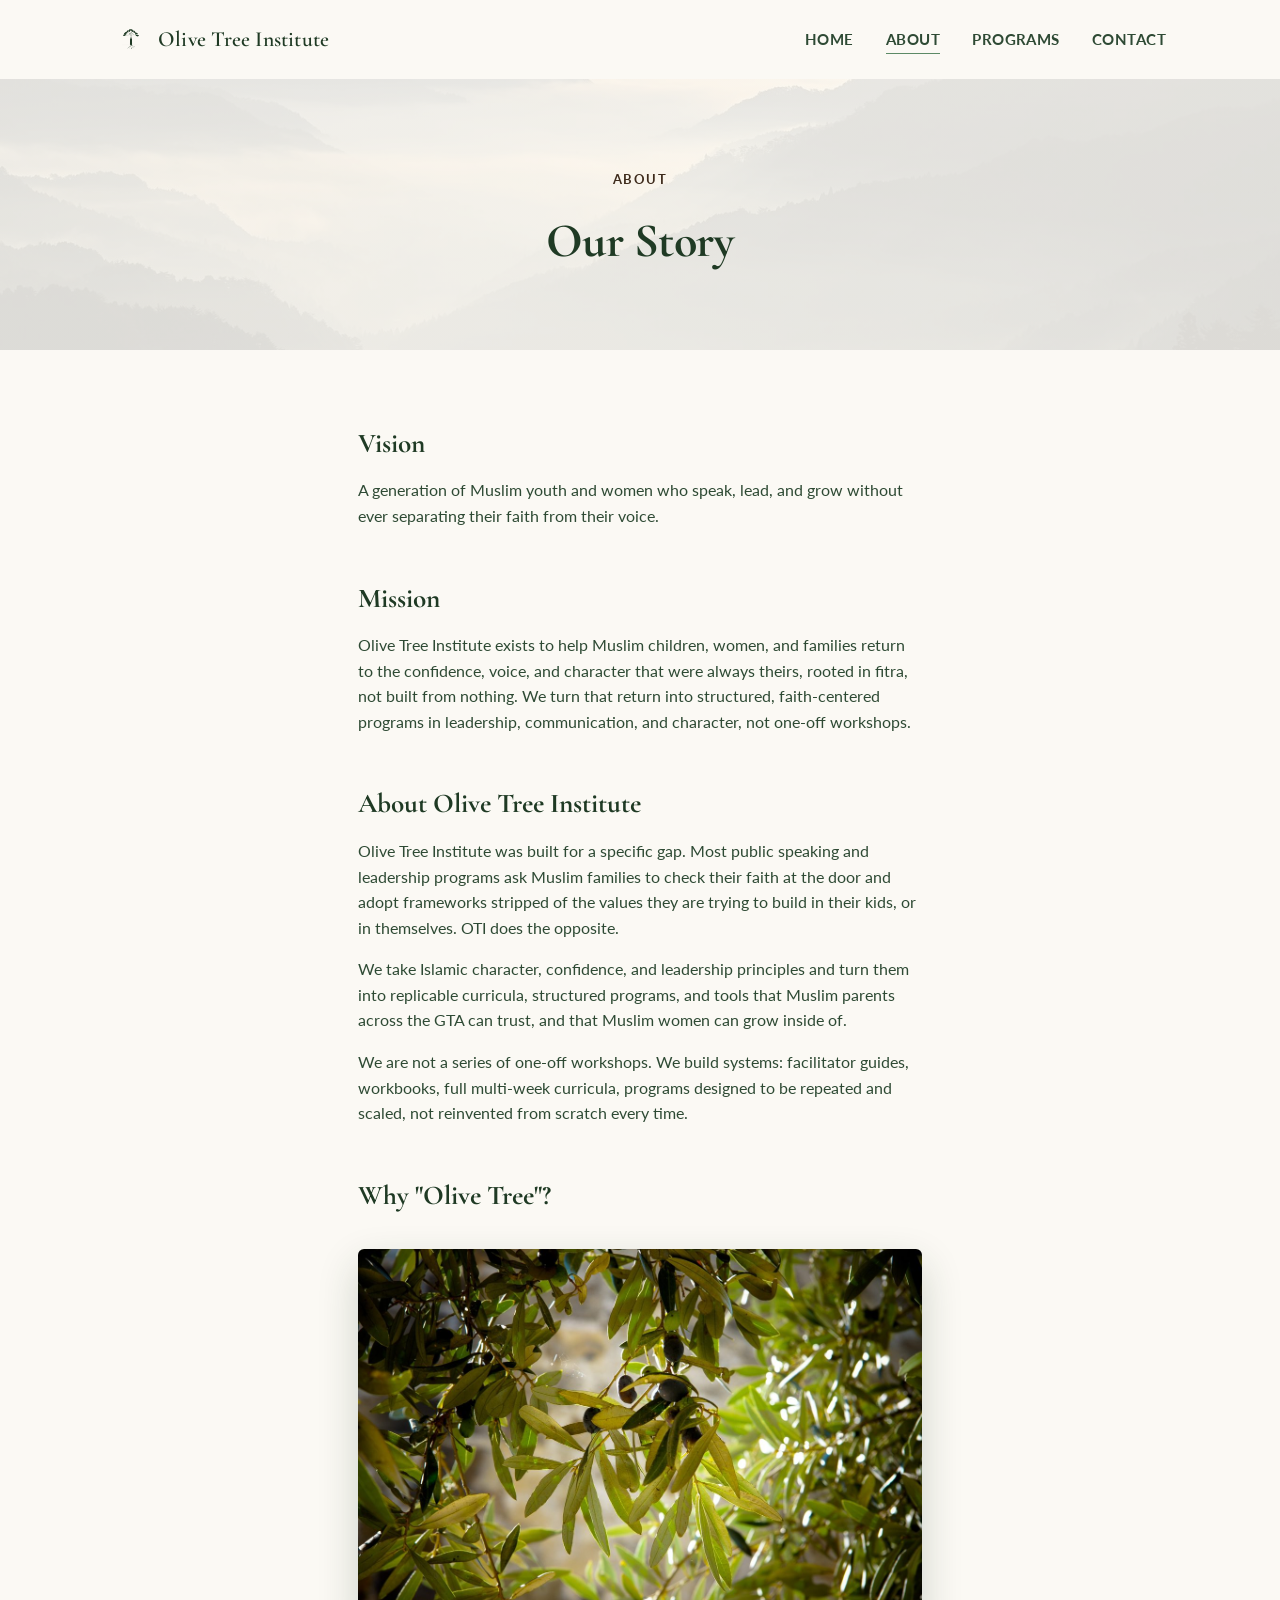
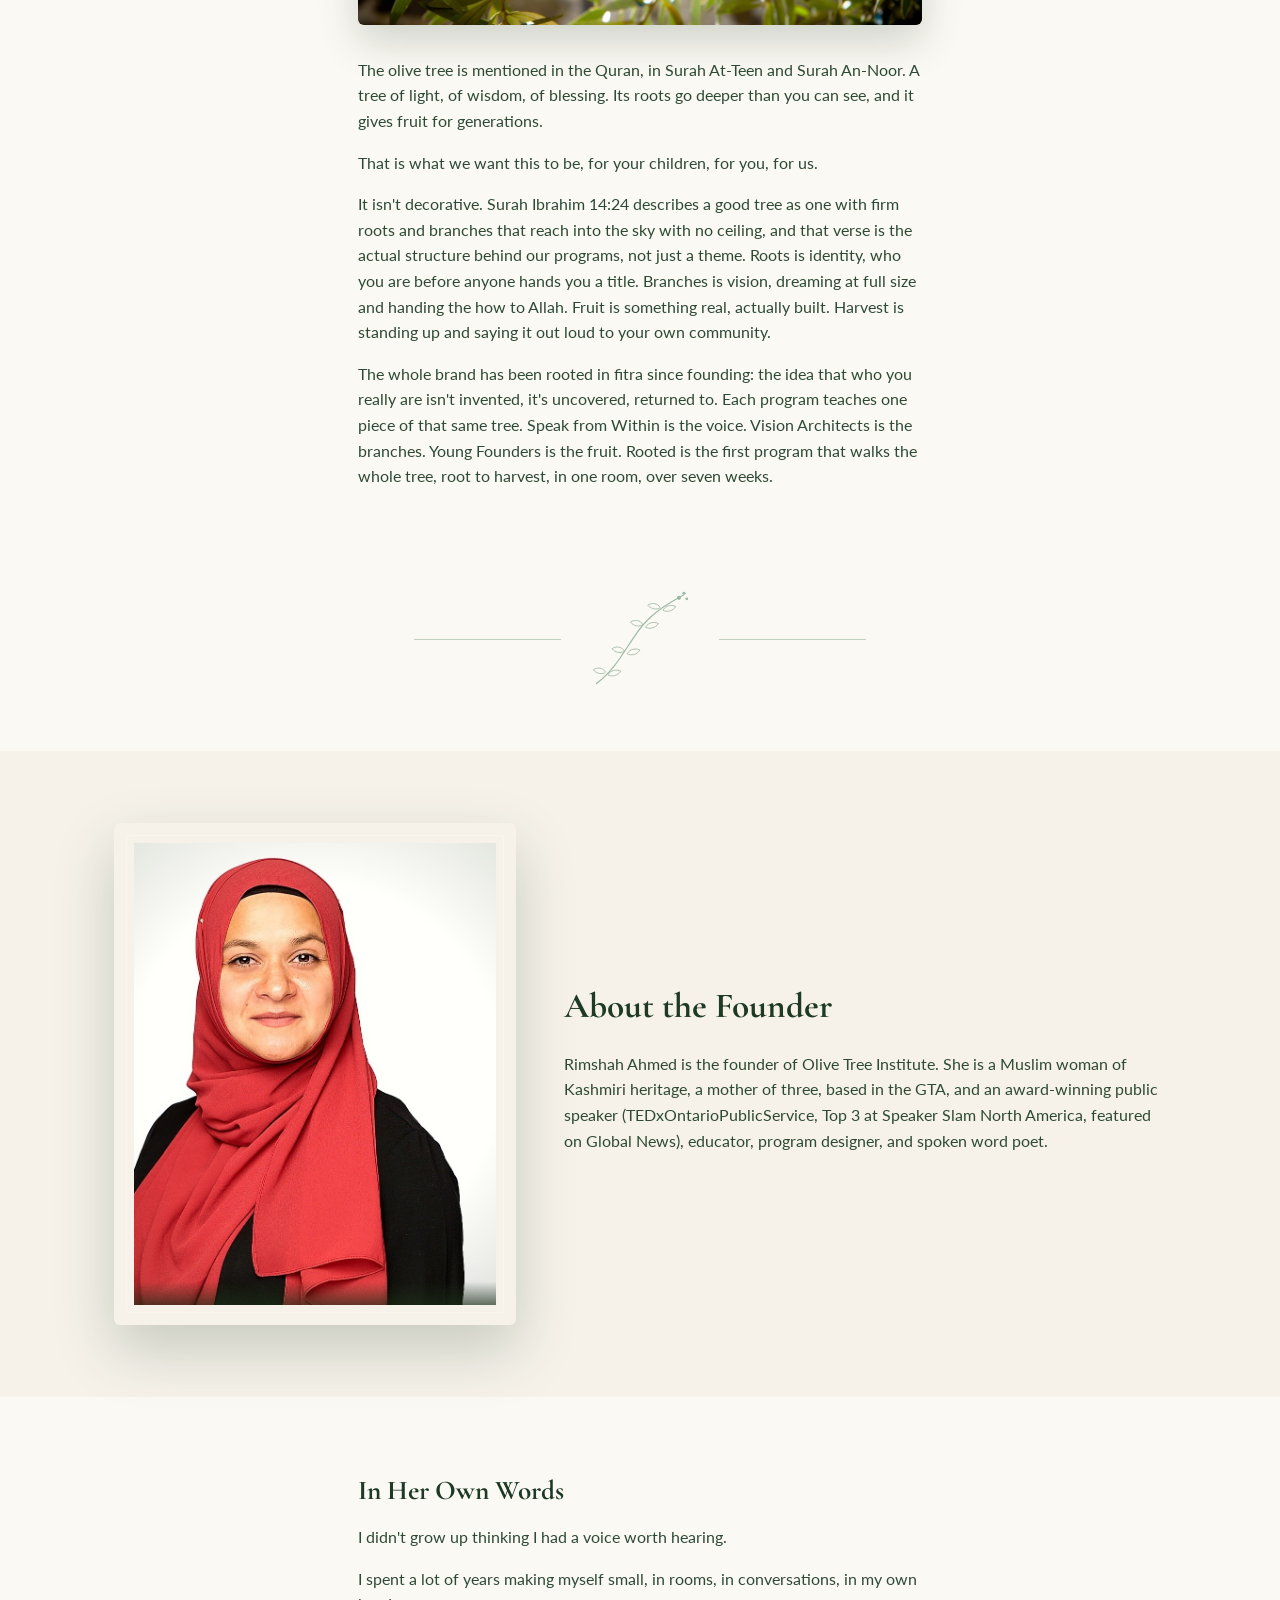
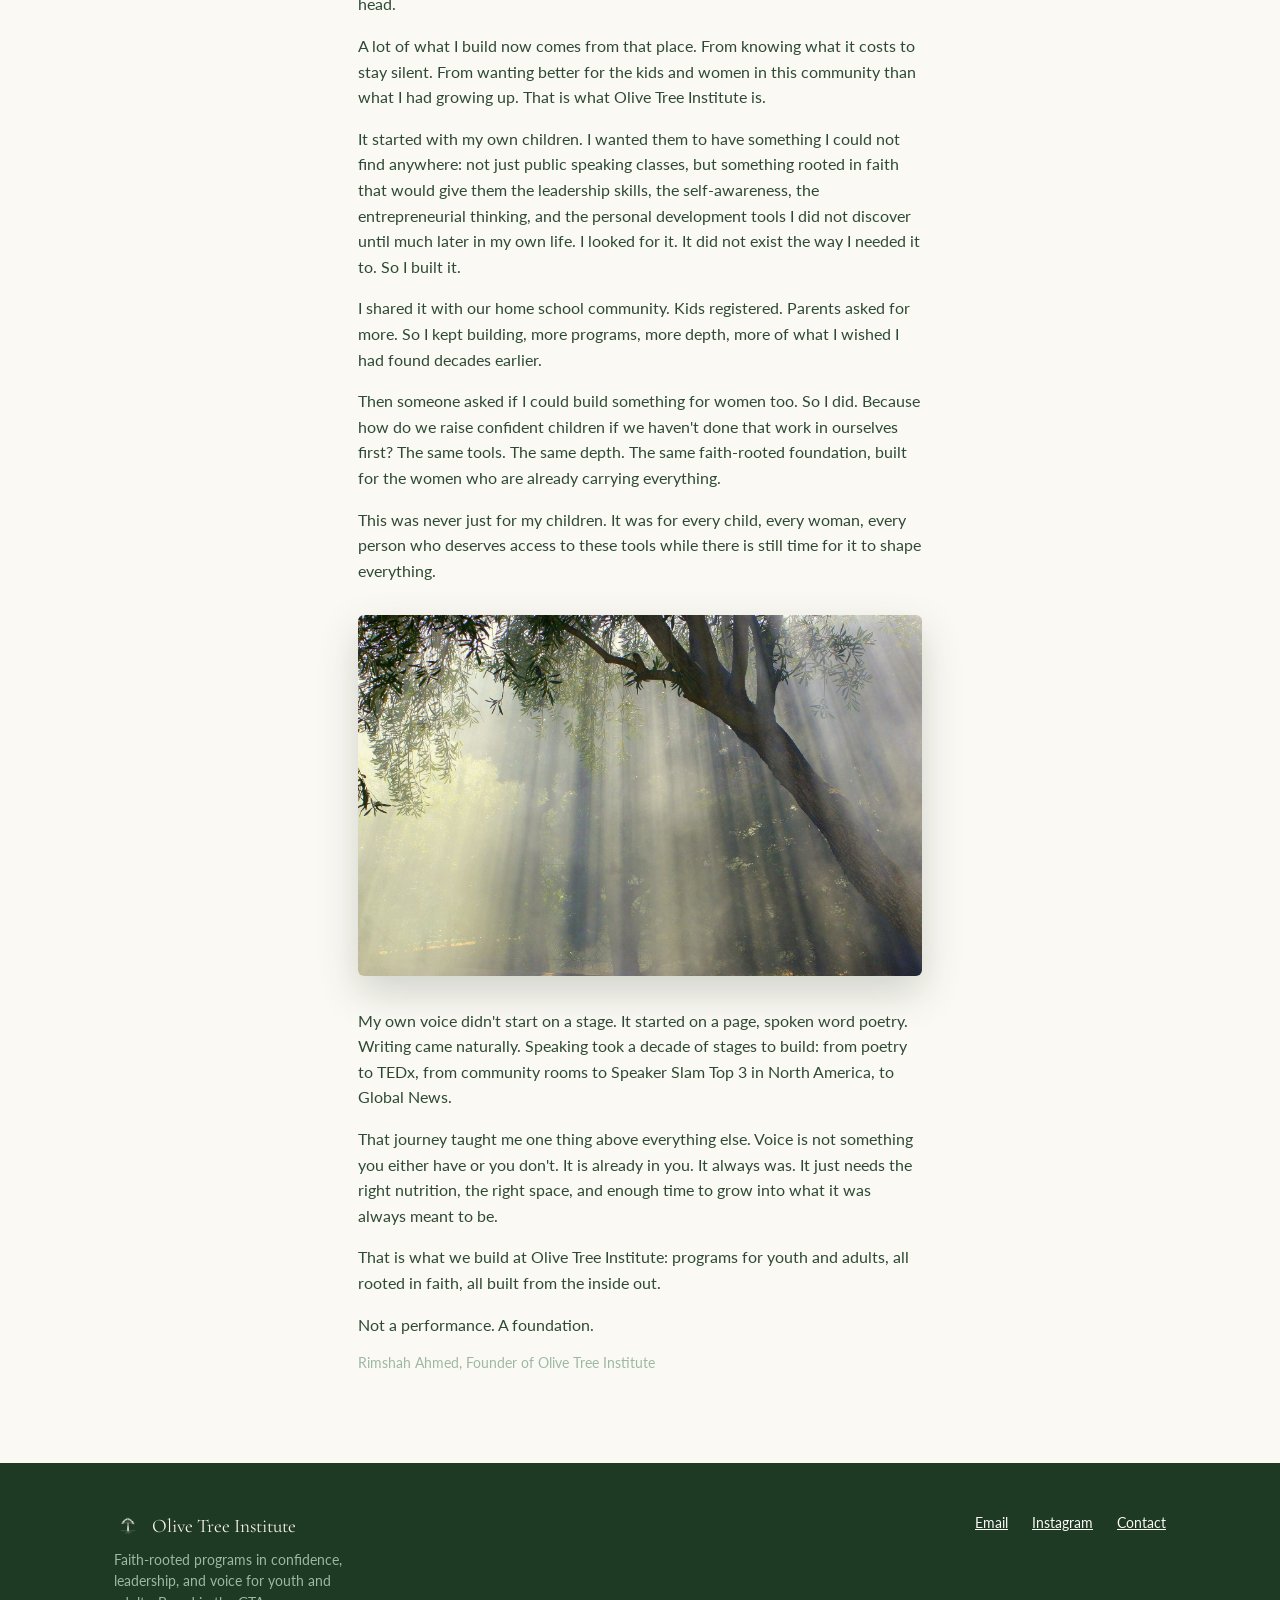
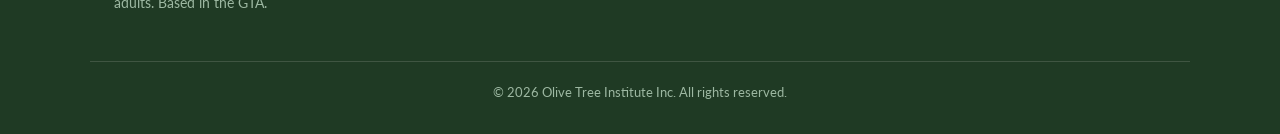
==== about.html @ 17aee3a9 "Add files via upload" ====
<!DOCTYPE html>
<html lang="en">
<head>
<meta charset="UTF-8">
<meta name="viewport" content="width=device-width, initial-scale=1.0">
<title>About | Olive Tree Institute</title>
<meta name="description" content="Meet the founder and the story behind Olive Tree Institute, from a home school classroom to programs rooted in fitra.">
<link rel="preconnect" href="https://fonts.googleapis.com">
<link rel="preconnect" href="https://fonts.gstatic.com" crossorigin>
<link href="https://fonts.googleapis.com/css2?family=Cormorant+Garamond:wght@500;600;700&family=Lato:wght@400;700;900&display=swap" rel="stylesheet">
<link rel="icon" type="image/png" sizes="32x32" href="favicon-32.png">
<link rel="icon" type="image/png" sizes="16x16" href="favicon-16.png">
<link rel="apple-touch-icon" href="apple-touch-icon.png">
<meta property="og:type" content="website">
<meta property="og:title" content="About | Olive Tree Institute">
<meta property="og:description" content="Meet the founder and the story behind Olive Tree Institute, from a home school classroom to programs rooted in fitra.">
<meta property="og:image" content="https://olivetreeinstitute.ca/social-share.jpg">
<meta property="og:url" content="https://olivetreeinstitute.ca/about.html">
<meta name="twitter:card" content="summary_large_image">
<meta name="twitter:title" content="About | Olive Tree Institute">
<meta name="twitter:description" content="Meet the founder and the story behind Olive Tree Institute, from a home school classroom to programs rooted in fitra.">
<meta name="twitter:image" content="https://olivetreeinstitute.ca/social-share.jpg">
<link rel="stylesheet" href="style.css">
</head>
<body>
  <nav class="site-nav">
    <a href="index.html" class="brand">
      <img src="icon-green.png" alt="Olive Tree Institute">
      <span class="brand-name">Olive Tree Institute</span>
    </a>
    <button class="nav-toggle" aria-label="Toggle menu" aria-expanded="false"><svg viewBox="0 0 24 24" fill="none" stroke="currentColor" stroke-width="2" stroke-linecap="round" xmlns="http://www.w3.org/2000/svg"><line x1="3" y1="6" x2="21" y2="6"/><line x1="3" y1="12" x2="21" y2="12"/><line x1="3" y1="18" x2="21" y2="18"/></svg></button>
    <ul class="nav-links">
      <li><a href="index.html">Home</a></li>
      <li><a href="about.html" aria-current="page">About</a></li>
      <li><a href="programs.html">Programs</a></li>
      <li><a href="contact.html">Contact</a></li>
      
    </ul>
  </nav>
  <script>
    document.querySelectorAll('.nav-toggle').forEach(function(btn){
      btn.addEventListener('click', function(){
        var links = btn.nextElementSibling;
        var open = links.classList.toggle('open');
        btn.setAttribute('aria-expanded', open);
      });
    });
  </script>
  <div class="page-header-photo" style="--header-photo: url('about-header-bg.jpg');">
    <p class="eyebrow">About</p>
    <h1>Our Story</h1>
  </div>

  <section class="section reveal">
    <div class="wrap prose">
      <h2>Vision</h2>
      <p>A generation of Muslim youth and women who speak, lead, and grow without ever separating their faith from their voice.</p>

      <h2>Mission</h2>
      <p>Olive Tree Institute exists to help Muslim children, women, and families return to the confidence, voice, and character that were always theirs, rooted in fitra, not built from nothing. We turn that return into structured, faith-centered programs in leadership, communication, and character, not one-off workshops.</p>

      <h2>About Olive Tree Institute</h2>
      <p>Olive Tree Institute was built for a specific gap. Most public speaking and leadership programs ask Muslim families to check their faith at the door and adopt frameworks stripped of the values they are trying to build in their kids, or in themselves. OTI does the opposite.</p>
      <p>We take Islamic character, confidence, and leadership principles and turn them into replicable curricula, structured programs, and tools that Muslim parents across the GTA can trust, and that Muslim women can grow inside of.</p>
      <p>We are not a series of one-off workshops. We build systems: facilitator guides, workbooks, full multi-week curricula, programs designed to be repeated and scaled, not reinvented from scratch every time.</p>

      <h2>Why "Olive Tree"?</h2>
      <img src="olive-branch-feature.jpg" alt="Olive branch with ripening olives in dappled light" class="feature-image">
      <p>The olive tree is mentioned in the Quran, in Surah At-Teen and Surah An-Noor. A tree of light, of wisdom, of blessing. Its roots go deeper than you can see, and it gives fruit for generations.</p>
      <p>That is what we want this to be, for your children, for you, for us.</p>
      <p>It isn't decorative. Surah Ibrahim 14:24 describes a good tree as one with firm roots and branches that reach into the sky with no ceiling, and that verse is the actual structure behind our programs, not just a theme. Roots is identity, who you are before anyone hands you a title. Branches is vision, dreaming at full size and handing the how to Allah. Fruit is something real, actually built. Harvest is standing up and saying it out loud to your own community.</p>
      <p>The whole brand has been rooted in fitra since founding: the idea that who you really are isn't invented, it's uncovered, returned to. Each program teaches one piece of that same tree. Speak from Within is the voice. Vision Architects is the branches. Young Founders is the fruit. Rooted is the first program that walks the whole tree, root to harvest, in one room, over seven weeks.</p>
    </div>
  </section>

  <div class="branch-divider"><svg viewBox="0 0 240 240" xmlns="http://www.w3.org/2000/svg" aria-hidden="true">
  <path d="M25,215 C65,185 85,145 108,112 C128,82 148,58 215,22" fill="none" stroke="currentColor" stroke-width="2.5" stroke-linecap="round"/>
  <g fill="none" stroke="currentColor" stroke-width="1.8">
    <path d="M50,196 C56,186 68,183 78,188 C72,198 58,201 50,196 Z"/>
    <path d="M45,190 C39,180 27,179 18,185 C25,194 39,196 45,190 Z"/>
    <path d="M92,150 C98,140 110,137 120,142 C114,152 100,155 92,150 Z"/>
    <path d="M86,144 C80,134 68,133 59,139 C66,148 80,150 86,144 Z"/>
    <path d="M132,92 C138,82 150,79 160,84 C154,94 140,97 132,92 Z"/>
    <path d="M126,86 C120,76 108,75 99,81 C106,90 120,92 126,86 Z"/>
    <path d="M170,55 C176,45 188,42 198,47 C192,57 178,60 170,55 Z"/>
    <path d="M164,49 C158,39 146,38 137,44 C144,53 158,55 164,49 Z"/>
  </g>
  <g fill="currentColor">
    <circle cx="205" cy="28" r="4.5"/>
    <circle cx="216" cy="18" r="3.5"/>
    <circle cx="222" cy="30" r="3"/>
  </g>
</svg></div>

  <section class="section section-light reveal">
    <div class="wrap founder-block">
      <div class="founder-photo"><img src="founder-photo.jpg" alt="Rimshah Ahmed, founder of Olive Tree Institute"></div>
      <div>
        <h2>About the Founder</h2>
        <p>Rimshah Ahmed is the founder of Olive Tree Institute. She is a Muslim woman of Kashmiri heritage, a mother of three, based in the GTA, and an award-winning public speaker (TEDxOntarioPublicService, Top 3 at Speaker Slam North America, featured on Global News), educator, program designer, and spoken word poet.</p>
      </div>
    </div>
  </section>

  <section class="section reveal">
    <div class="wrap prose">
      <h2>In Her Own Words</h2>
      <p>I didn't grow up thinking I had a voice worth hearing.</p>
      <p>I spent a lot of years making myself small, in rooms, in conversations, in my own head.</p>
      <p>A lot of what I build now comes from that place. From knowing what it costs to stay silent. From wanting better for the kids and women in this community than what I had growing up. That is what Olive Tree Institute is.</p>
      <p>It started with my own children. I wanted them to have something I could not find anywhere: not just public speaking classes, but something rooted in faith that would give them the leadership skills, the self-awareness, the entrepreneurial thinking, and the personal development tools I did not discover until much later in my own life. I looked for it. It did not exist the way I needed it to. So I built it.</p>
      <p>I shared it with our home school community. Kids registered. Parents asked for more. So I kept building, more programs, more depth, more of what I wished I had found decades earlier.</p>
      <p>Then someone asked if I could build something for women too. So I did. Because how do we raise confident children if we haven't done that work in ourselves first? The same tools. The same depth. The same faith-rooted foundation, built for the women who are already carrying everything.</p>
      <p>This was never just for my children. It was for every child, every woman, every person who deserves access to these tools while there is still time for it to shape everything.</p>
      <img src="hero-bg.jpg" alt="Light streaming through olive tree branches" class="feature-image">
      <p>My own voice didn't start on a stage. It started on a page, spoken word poetry. Writing came naturally. Speaking took a decade of stages to build: from poetry to TEDx, from community rooms to Speaker Slam Top 3 in North America, to Global News.</p>
      <p>That journey taught me one thing above everything else. Voice is not something you either have or you don't. It is already in you. It always was. It just needs the right nutrition, the right space, and enough time to grow into what it was always meant to be.</p>
      <p>That is what we build at Olive Tree Institute: programs for youth and adults, all rooted in faith, all built from the inside out.</p>
      <p>Not a performance. A foundation.</p>
      <p style="font-size:0.85rem; color: var(--oti-rule);">Rimshah Ahmed, Founder of Olive Tree Institute</p>
    </div>
  </section>
  <footer>
    <div class="wrap">
      <div>
        <div class="foot-brand"><img src="icon-cream.png" alt=""> Olive Tree Institute</div>
        <p style="max-width:32ch; color: var(--oti-rule); font-size:0.85rem; margin-top:8px;">Faith-rooted programs in confidence, leadership, and voice for youth and adults. Based in the GTA.</p>
      </div>
      <ul class="foot-links">
        <li><a href="mailto:olivetreeinstitute.inc@gmail.com">Email</a></li>
        <li><a href="https://instagram.com/olive.tree.institute" target="_blank" rel="noopener">Instagram</a></li>
        <li><a href="contact.html">Contact</a></li>
      </ul>
    </div>
    <div class="foot-bottom">&copy; 2026 Olive Tree Institute Inc. All rights reserved.</div>
  </footer>
  <script>
    if (!window.matchMedia('(prefers-reduced-motion: reduce)').matches) {
      var revealObserver = new IntersectionObserver(function(entries) {
        entries.forEach(function(entry) {
          if (entry.isIntersecting) {
            entry.target.classList.add('in-view');
            revealObserver.unobserve(entry.target);
          }
        });
      }, { threshold: 0.12 });
      document.querySelectorAll('.reveal').forEach(function(el) { revealObserver.observe(el); });
    } else {
      document.querySelectorAll('.reveal').forEach(function(el) { el.classList.add('in-view'); });
    }
  </script>
</body>
</html>
---- style.css ----
/* Olive Tree Institute: shared site styles */

:root {
  --oti-dark: #1F3A24;
  --oti-mid: #2E4A34;
  --oti-sage: #5C8A66;
  --oti-light: #F6F2EA;
  --oti-cream: #FBF9F4;
  --oti-rule: #9DB8A2;
  --oti-bark: #3E2B1C;
  --oti-clay: #A8907B;
  --oti-blush: #F6F2EA;
  --serif: 'Cormorant Garamond', Georgia, serif;
  --sans: 'Lato', -apple-system, BlinkMacSystemFont, sans-serif;
  --shadow-sm: 0 6px 20px rgba(31, 58, 36, 0.14);
  --shadow-md: 0 16px 40px rgba(31, 58, 36, 0.20);
  --shadow-lg: 0 24px 60px rgba(31, 58, 36, 0.22);
}

* { box-sizing: border-box; }

html { scroll-behavior: smooth; }

body {
  margin: 0;
  font-family: var(--sans);
  color: var(--oti-dark);
  background: var(--oti-cream);
  line-height: 1.6;
}

img { max-width: 100%; display: block; }

a { color: var(--oti-mid); }

.wrap {
  max-width: 1100px;
  margin: 0 auto;
  padding: 0 24px;
}

/* ---- Nav ---- */

.site-nav {
  display: flex;
  align-items: center;
  justify-content: space-between;
  padding: 22px 24px;
  max-width: 1100px;
  margin: 0 auto;
}

.brand {
  display: flex;
  align-items: center;
  gap: 10px;
  text-decoration: none;
  color: var(--oti-dark);
}

.brand img { width: 34px; height: 34px; object-fit: contain; }

.brand-name {
  font-family: var(--serif);
  font-size: 1.35rem;
  font-weight: 600;
  letter-spacing: 0.01em;
  color: var(--oti-dark);
}

.nav-links {
  display: flex;
  gap: 32px;
  list-style: none;
  margin: 0;
  padding: 0;
}

.nav-links a {
  position: relative;
  text-decoration: none;
  color: var(--oti-mid);
  font-size: 0.95rem;
  font-weight: 700;
  letter-spacing: 0.03em;
  text-transform: uppercase;
  padding-bottom: 6px;
}

.nav-links a::after {
  content: '';
  position: absolute;
  left: 0;
  bottom: 0;
  width: 100%;
  height: 1.5px;
  background: var(--oti-sage);
  transform: scaleX(0);
  transform-origin: right;
  transition: transform 0.35s cubic-bezier(0.4, 0, 0.2, 1);
}

.nav-links a:hover::after,
.nav-links a[aria-current="page"]::after {
  transform: scaleX(1);
  transform-origin: left;
}

.nav-toggle {
  display: none;
  background: none;
  border: none;
  cursor: pointer;
  padding: 6px;
  color: var(--oti-dark);
}

.nav-toggle svg { width: 26px; height: 26px; }

@media (max-width: 720px) {
  .site-nav { position: relative; }
  .nav-toggle { display: block; }
  .nav-links {
    display: none;
    flex-direction: column;
    gap: 18px;
    position: absolute;
    top: 56px;
    right: 0;
    background: var(--oti-cream);
    border: 1px solid var(--oti-rule);
    border-radius: 4px;
    padding: 20px 28px;
    z-index: 10;
    box-shadow: 0 8px 24px rgba(62, 43, 28, 0.12);
  }
  .nav-links.open { display: flex; }
}

/* ---- Hero ---- */

.hero {
  position: relative;
  padding: 60px 24px 90px;
  overflow: hidden;
  background-image: linear-gradient(100deg, var(--oti-cream) 0%, rgba(251,249,244,0.94) 30%, rgba(251,249,244,0.55) 65%, rgba(251,249,244,0.25) 100%), url('hero-bg.jpg');
  background-size: cover;
  background-position: center 35%;
}

.hero .wrap {
  position: relative;
  z-index: 2;
  display: grid;
  grid-template-columns: 1.1fr 0.9fr;
  gap: 40px;
  align-items: center;
}

.hero-branch {
  position: absolute;
  right: -60px;
  top: -20px;
  width: 480px;
  color: var(--oti-sage);
  opacity: 0.35;
  z-index: 1;
}

.eyebrow {
  font-family: var(--sans);
  text-transform: uppercase;
  letter-spacing: 0.12em;
  font-size: 0.8rem;
  font-weight: 700;
  color: var(--oti-bark);
  margin: 0 0 14px;
}

.hero-logo {
  width: 150px;
  margin: 0 0 28px;
}

.hero h1 {
  font-family: var(--serif);
  font-size: clamp(2.4rem, 5vw, 3.6rem);
  line-height: 1.1;
  letter-spacing: -0.01em;
  margin: 0 0 20px;
  color: var(--oti-dark);
}

.hero p.lead {
  font-size: 1.15rem;
  color: var(--oti-mid);
  max-width: 46ch;
  margin: 0 0 32px;
}

.hero-branch-inline {
  width: 220px;
  color: var(--oti-sage);
  justify-self: center;
}

@media (max-width: 850px) {
  .hero .wrap { grid-template-columns: 1fr; }
  .hero-branch-inline { display: none; }
  .hero-branch { opacity: 0.2; width: 320px; }
}

/* ---- Buttons ---- */

.btn {
  display: inline-block;
  font-family: var(--sans);
  font-weight: 700;
  font-size: 0.95rem;
  letter-spacing: 0.02em;
  text-decoration: none;
  padding: 14px 30px;
  border-radius: 3px;
  transition: transform 0.25s cubic-bezier(0.4, 0, 0.2, 1), background 0.25s ease, box-shadow 0.25s ease, letter-spacing 0.25s ease;
}

.btn-primary {
  background: var(--oti-dark);
  color: var(--oti-cream);
  box-shadow: var(--shadow-sm);
}

.btn-primary:hover {
  background: var(--oti-mid);
  transform: translateY(-2px);
  box-shadow: var(--shadow-md);
  letter-spacing: 0.04em;
}

.btn-outline {
  background: transparent;
  color: var(--oti-dark);
  border: 1.5px solid var(--oti-dark);
  margin-left: 12px;
}

.btn-outline:hover {
  background: var(--oti-dark);
  color: var(--oti-cream);
  transform: translateY(-2px);
  box-shadow: var(--shadow-md);
  letter-spacing: 0.04em;
}

.btn-row { display: flex; flex-wrap: wrap; gap: 0; }

/* ---- Divider ---- */

.branch-divider {
  display: flex;
  align-items: center;
  justify-content: center;
  gap: 24px;
  padding: 8px 24px 56px;
  color: var(--oti-rule);
  max-width: 500px;
  margin: 0 auto;
}

.branch-divider::before,
.branch-divider::after {
  content: '';
  flex: 1;
  height: 1px;
  background: var(--oti-rule);
  opacity: 0.6;
}

.branch-divider svg { width: 110px; height: auto; flex-shrink: 0; }

/* ---- Band (dark contrast section) ---- */

.band {
  position: relative;
  background: var(--oti-dark);
  color: var(--oti-cream);
  padding: 80px 24px;
  text-align: center;
  overflow: hidden;
}

.band::before {
  content: '\201C';
  position: absolute;
  top: -40px;
  left: 50%;
  transform: translateX(-50%);
  font-family: var(--serif);
  font-size: 14rem;
  line-height: 1;
  color: var(--oti-cream);
  opacity: 0.06;
  pointer-events: none;
}

.band h2 {
  position: relative;
  font-family: var(--serif);
  font-size: clamp(1.6rem, 3.4vw, 2.3rem);
  max-width: 30ch;
  margin: 0 auto;
  font-weight: 500;
  line-height: 1.4;
}

.band .attribution {
  margin-top: 18px;
  font-size: 0.85rem;
  letter-spacing: 0.08em;
  text-transform: uppercase;
  color: var(--oti-clay);
}

/* ---- Section ---- */

.section { padding: 72px 24px; }

.section-light { background: var(--oti-blush); }

.section h2.section-title {
  font-family: var(--serif);
  font-size: clamp(1.8rem, 3.4vw, 2.4rem);
  letter-spacing: -0.01em;
  margin: 0 0 12px;
}

.section p.section-sub {
  color: var(--oti-mid);
  max-width: 60ch;
  margin: 0 0 40px;
}

/* ---- Value grid ---- */

.value-grid {
  display: grid;
  grid-template-columns: repeat(3, 1fr);
  gap: 32px;
}

@media (max-width: 800px) {
  .value-grid { grid-template-columns: 1fr; }
}

.value-card {
  padding: 28px;
  border-radius: 6px;
  transition: transform 0.3s cubic-bezier(0.4, 0, 0.2, 1), box-shadow 0.3s ease;
}

.value-card:hover {
  transform: translateY(-4px);
  box-shadow: var(--shadow-sm);
}

.value-card svg { width: 26px; height: 26px; color: var(--oti-sage); margin-bottom: 14px; }

.value-card h3 {
  font-family: var(--serif);
  font-size: 1.3rem;
  margin: 0 0 8px;
}

.value-card p { margin: 0; color: var(--oti-mid); font-size: 0.98rem; }

/* ---- Program card ---- */

.program-card {
  background: var(--oti-cream);
  border: 1px solid rgba(157, 184, 162, 0.35);
  border-radius: 6px;
  padding: 32px;
  display: grid;
  grid-template-columns: auto 1fr auto;
  gap: 24px;
  align-items: center;
  box-shadow: var(--shadow-sm);
  transition: transform 0.3s cubic-bezier(0.4, 0, 0.2, 1), box-shadow 0.3s ease;
}

.program-card:hover {
  transform: translateY(-4px);
  box-shadow: var(--shadow-md);
}

@media (max-width: 700px) {
  .program-card { grid-template-columns: 1fr; text-align: left; }
}

.program-status {
  display: inline-block;
  font-size: 0.75rem;
  font-weight: 700;
  text-transform: uppercase;
  letter-spacing: 0.06em;
  color: var(--oti-sage);
  border: 1px solid var(--oti-sage);
  padding: 4px 10px;
  border-radius: 20px;
  margin-bottom: 10px;
}

.program-card h3 {
  font-family: var(--serif);
  font-size: 1.6rem;
  margin: 0 0 8px;
}

.program-card p { margin: 0; color: var(--oti-mid); }

.program-list { display: flex; flex-direction: column; gap: 24px; }

/* ---- Programs grid (programs page) ---- */

.programs-grid {
  display: grid;
  grid-template-columns: repeat(2, 1fr);
  gap: 28px;
}

@media (max-width: 750px) {
  .programs-grid { grid-template-columns: 1fr; }
}

.programs-grid .program-card {
  grid-template-columns: 1fr;
  text-align: left;
}

/* ---- Founder block ---- */

.founder-block {
  display: grid;
  grid-template-columns: 0.8fr 1.2fr;
  gap: 48px;
  align-items: center;
}

@media (max-width: 750px) {
  .founder-block { grid-template-columns: 1fr; }
}

.founder-photo {
  aspect-ratio: 4/5;
  background: var(--oti-light);
  border-radius: 6px;
  overflow: hidden;
  display: flex;
  align-items: center;
  justify-content: center;
  color: var(--oti-mid);
  font-family: var(--sans);
  font-size: 0.85rem;
  text-align: center;
  padding: 20px;
  box-shadow: var(--shadow-lg);
  position: relative;
}

.founder-photo::after {
  content: '';
  position: absolute;
  inset: 12px;
  border: 1px solid rgba(251, 249, 244, 0.5);
  pointer-events: none;
  border-radius: 3px;
}

.founder-photo img {
  width: 100%;
  height: 100%;
  object-fit: cover;
  display: block;
}

.founder-block h2 {
  font-family: var(--serif);
  font-size: clamp(1.7rem, 3vw, 2.2rem);
  margin: 0 0 16px;
}

.founder-block p { color: var(--oti-mid); }

.pull-quote {
  font-family: var(--serif);
  font-style: italic;
  font-size: 1.35rem;
  line-height: 1.5;
  color: var(--oti-dark) !important;
  position: relative;
  padding-left: 20px;
  border-left: 2px solid var(--oti-sage);
}

.pull-quote-attribution {
  font-family: var(--sans);
  font-style: normal;
  font-size: 0.8rem;
  letter-spacing: 0.06em;
  text-transform: uppercase;
  color: var(--oti-rule);
  margin-top: -8px;
  padding-left: 22px;
}

/* ---- Footer ---- */

footer {
  background: var(--oti-dark);
  color: var(--oti-light);
  padding: 48px 24px 32px;
}

footer .wrap {
  display: flex;
  justify-content: space-between;
  align-items: flex-start;
  flex-wrap: wrap;
  gap: 24px;
}

footer a { color: var(--oti-cream); }

footer .foot-brand {
  font-family: var(--serif);
  font-size: 1.2rem;
  display: flex;
  align-items: center;
  gap: 10px;
}

footer .foot-brand img { width: 28px; height: 28px; object-fit: contain; }

footer .foot-links {
  list-style: none;
  padding: 0;
  margin: 0;
  display: flex;
  gap: 24px;
  font-size: 0.9rem;
}

footer .foot-bottom {
  max-width: 1100px;
  margin: 32px auto 0;
  padding-top: 20px;
  border-top: 1px solid rgba(246, 242, 234, 0.15);
  font-size: 0.8rem;
  color: var(--oti-rule);
  text-align: center;
}

/* ---- Page header (non-home pages) ---- */

.page-header {
  padding: 56px 24px 40px;
  text-align: center;
}

.page-header-photo {
  padding: 90px 24px 70px;
  text-align: center;
  background-image: linear-gradient(rgba(251,249,244,0.88), rgba(251,249,244,0.88)), var(--header-photo);
  background-size: cover;
  background-position: center 40%;
}

.page-header .eyebrow, .page-header-photo .eyebrow { text-align: center; }

.page-header h1, .page-header-photo h1 {
  font-family: var(--serif);
  font-size: clamp(2.2rem, 4.5vw, 3rem);
  letter-spacing: -0.01em;
  margin: 0;
}

.feature-image {
  width: 100%;
  border-radius: 6px;
  box-shadow: var(--shadow-md);
  margin: 32px 0;
  display: block;
}

/* ---- Simple content blocks (About page prose) ---- */

.prose {
  max-width: 68ch;
  margin: 0 auto;
}

.prose h2 {
  font-family: var(--serif);
  font-size: 1.7rem;
  margin: 48px 0 12px;
}

.prose h2:first-child { margin-top: 0; }

.prose p { color: var(--oti-mid); margin: 0 0 16px; }

/* ---- Contact page ---- */

.contact-grid {
  display: grid;
  grid-template-columns: repeat(2, 1fr);
  gap: 28px;
  max-width: 800px;
  margin: 0 auto;
}

@media (max-width: 650px) {
  .contact-grid { grid-template-columns: 1fr; }
}

.contact-card {
  background: var(--oti-cream);
  border: 1px solid rgba(157, 184, 162, 0.35);
  border-radius: 6px;
  padding: 32px 28px;
  text-align: center;
  box-shadow: var(--shadow-sm);
  transition: transform 0.3s cubic-bezier(0.4, 0, 0.2, 1), box-shadow 0.3s ease;
}

.contact-card:hover {
  transform: translateY(-4px);
  box-shadow: var(--shadow-md);
}

.contact-card svg { width: 24px; height: 24px; color: var(--oti-sage); margin: 0 auto 12px; }

.contact-card h3 { font-family: var(--serif); font-size: 1.2rem; margin: 0 0 8px; }

.contact-card a, .contact-card p { font-size: 0.95rem; margin: 0; }

/* ---- Scroll reveal ---- */

.reveal {
  opacity: 0;
  transform: translateY(28px);
  transition: opacity 0.8s cubic-bezier(0.16, 1, 0.3, 1), transform 0.8s cubic-bezier(0.16, 1, 0.3, 1);
}

.reveal.in-view {
  opacity: 1;
  transform: translateY(0);
}

/* Accessibility: visible focus */
a:focus-visible, button:focus-visible {
  outline: 2px solid var(--oti-sage);
  outline-offset: 3px;
}

@media (prefers-reduced-motion: reduce) {
  html { scroll-behavior: auto; }
  * { transition: none !important; }
  .reveal { opacity: 1; transform: none; }
}
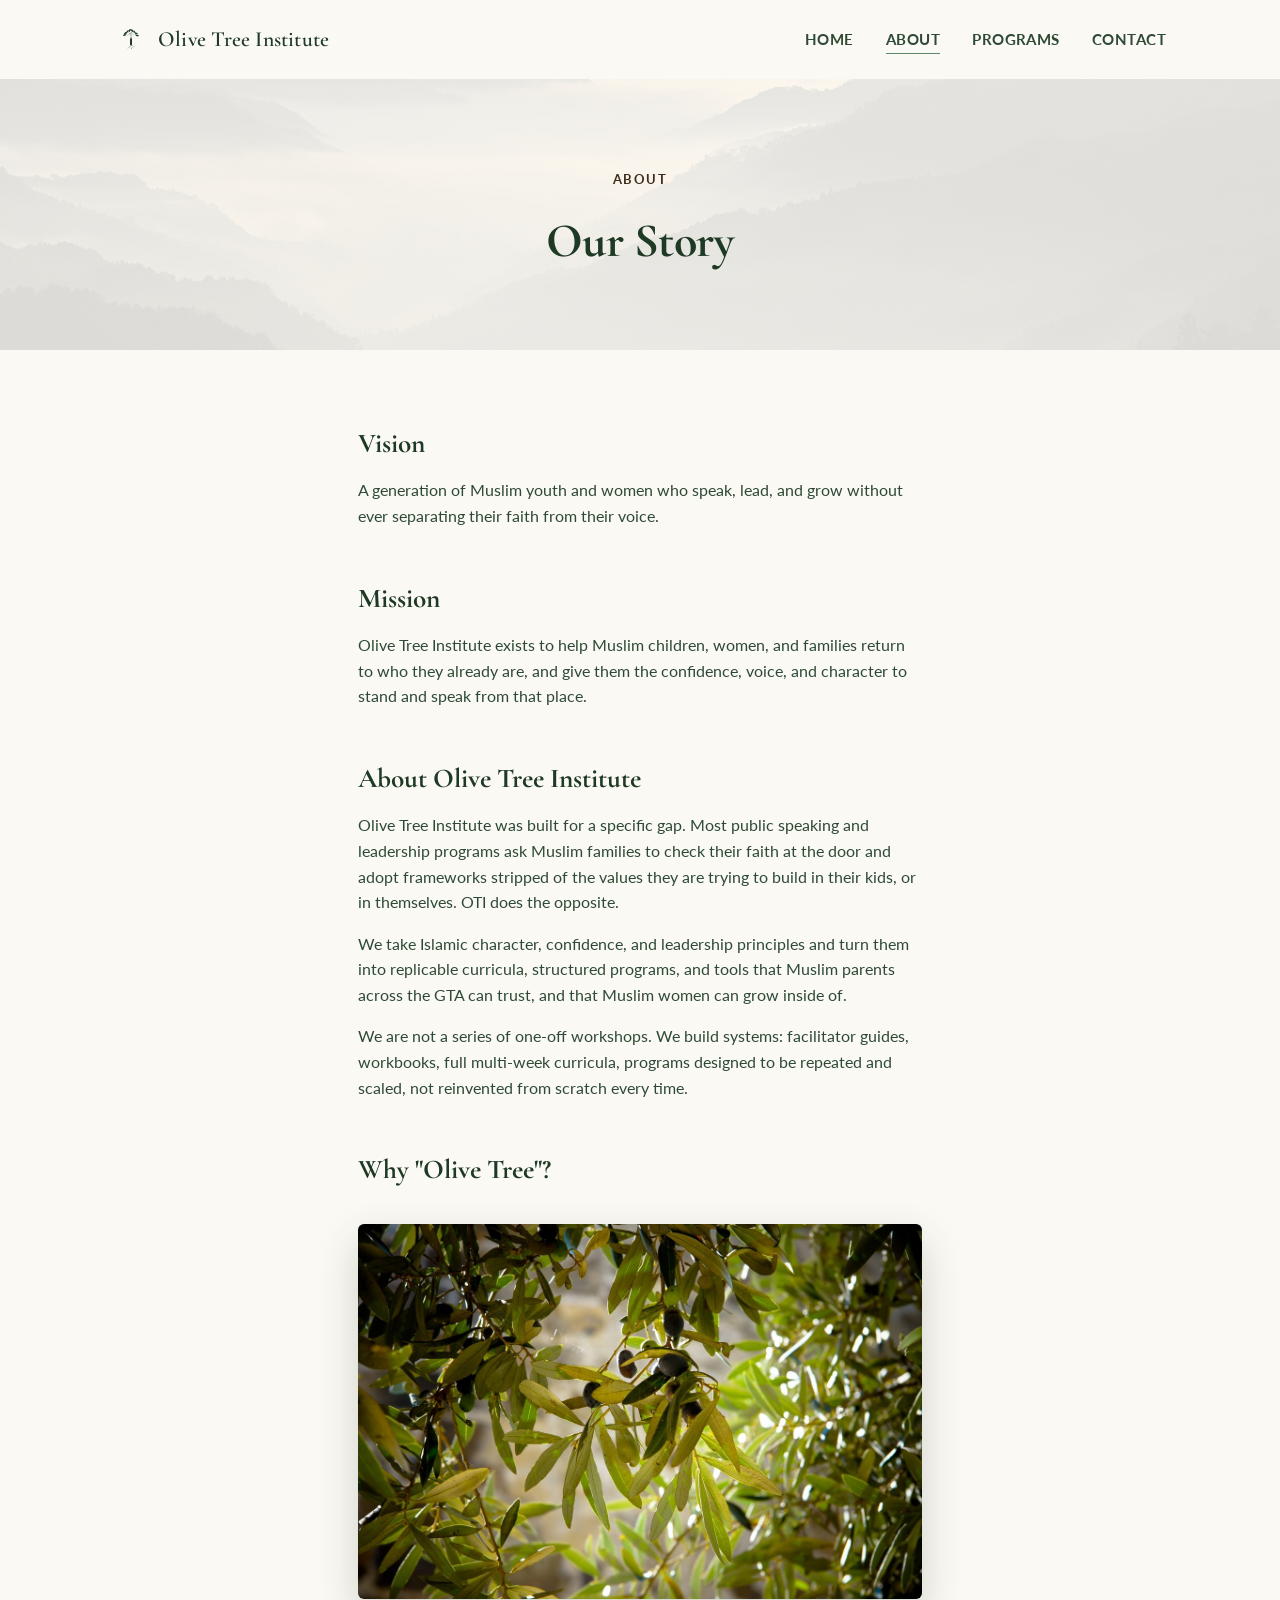
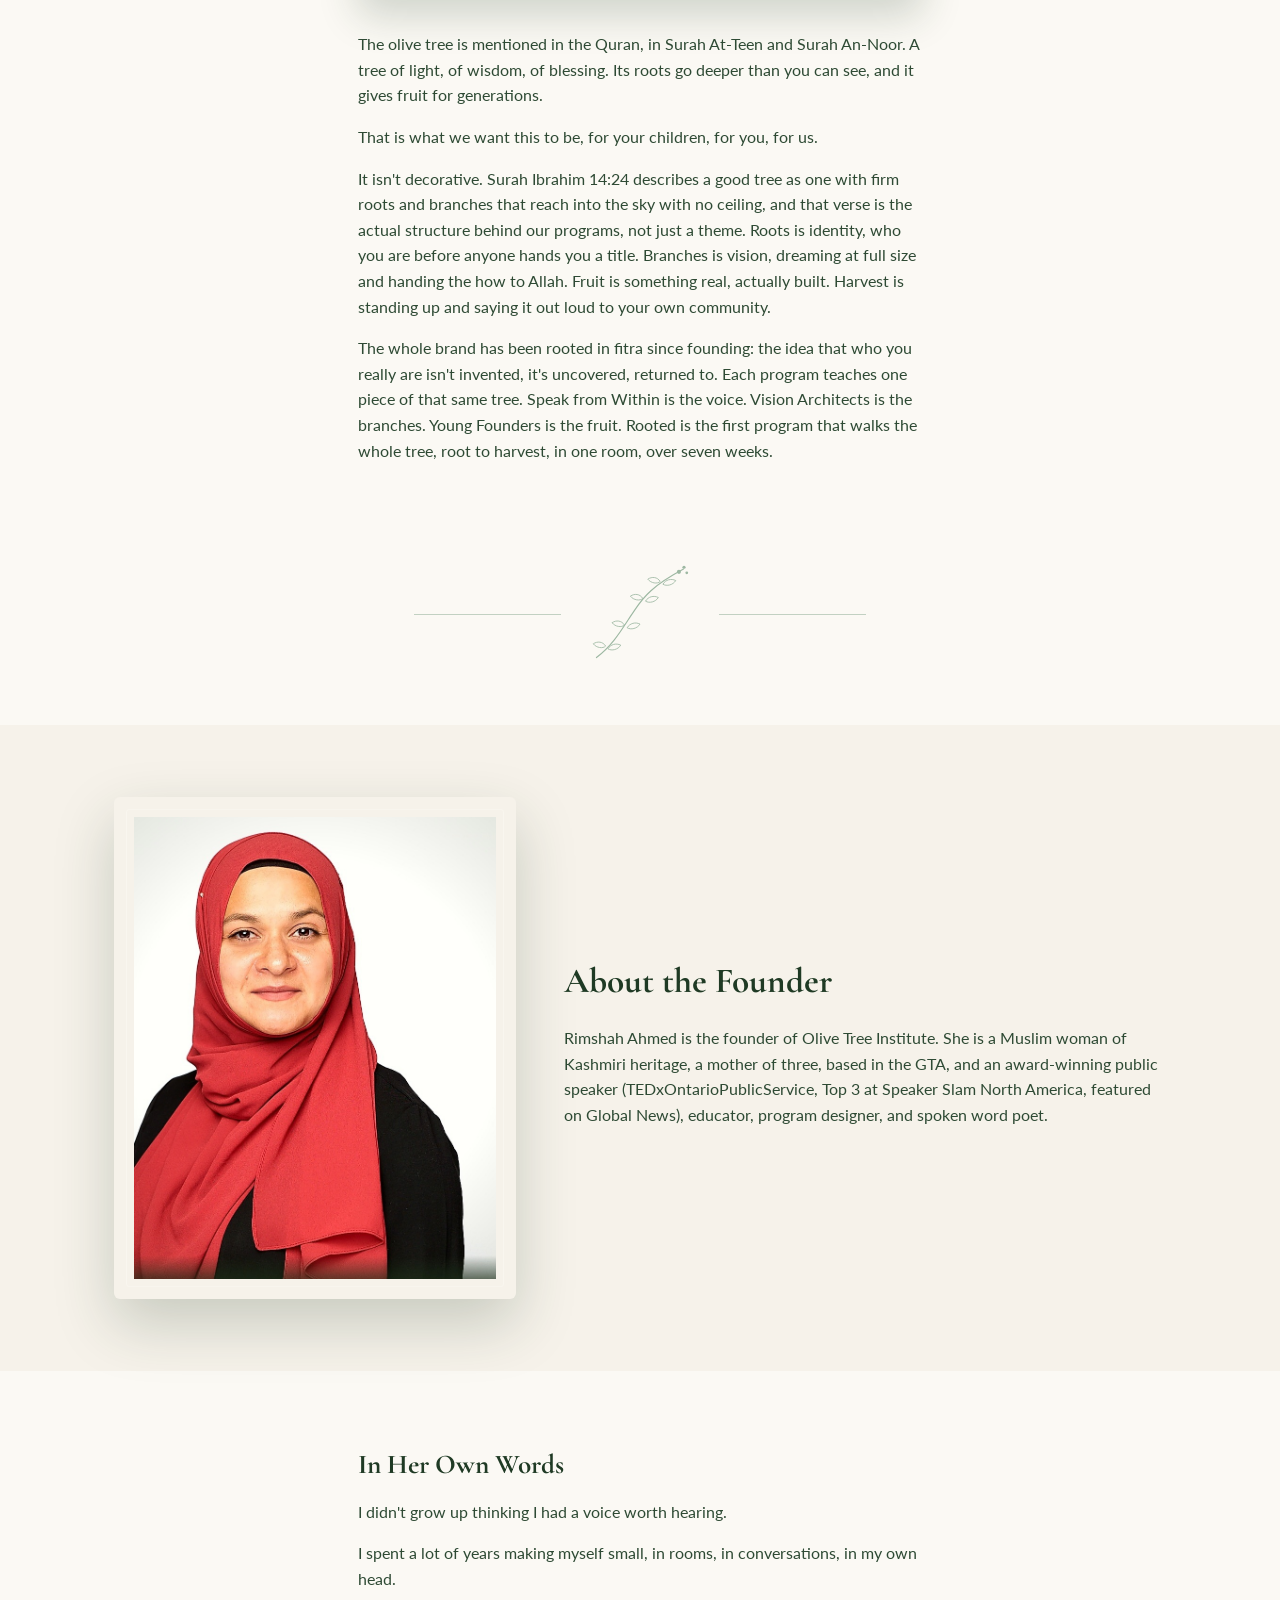
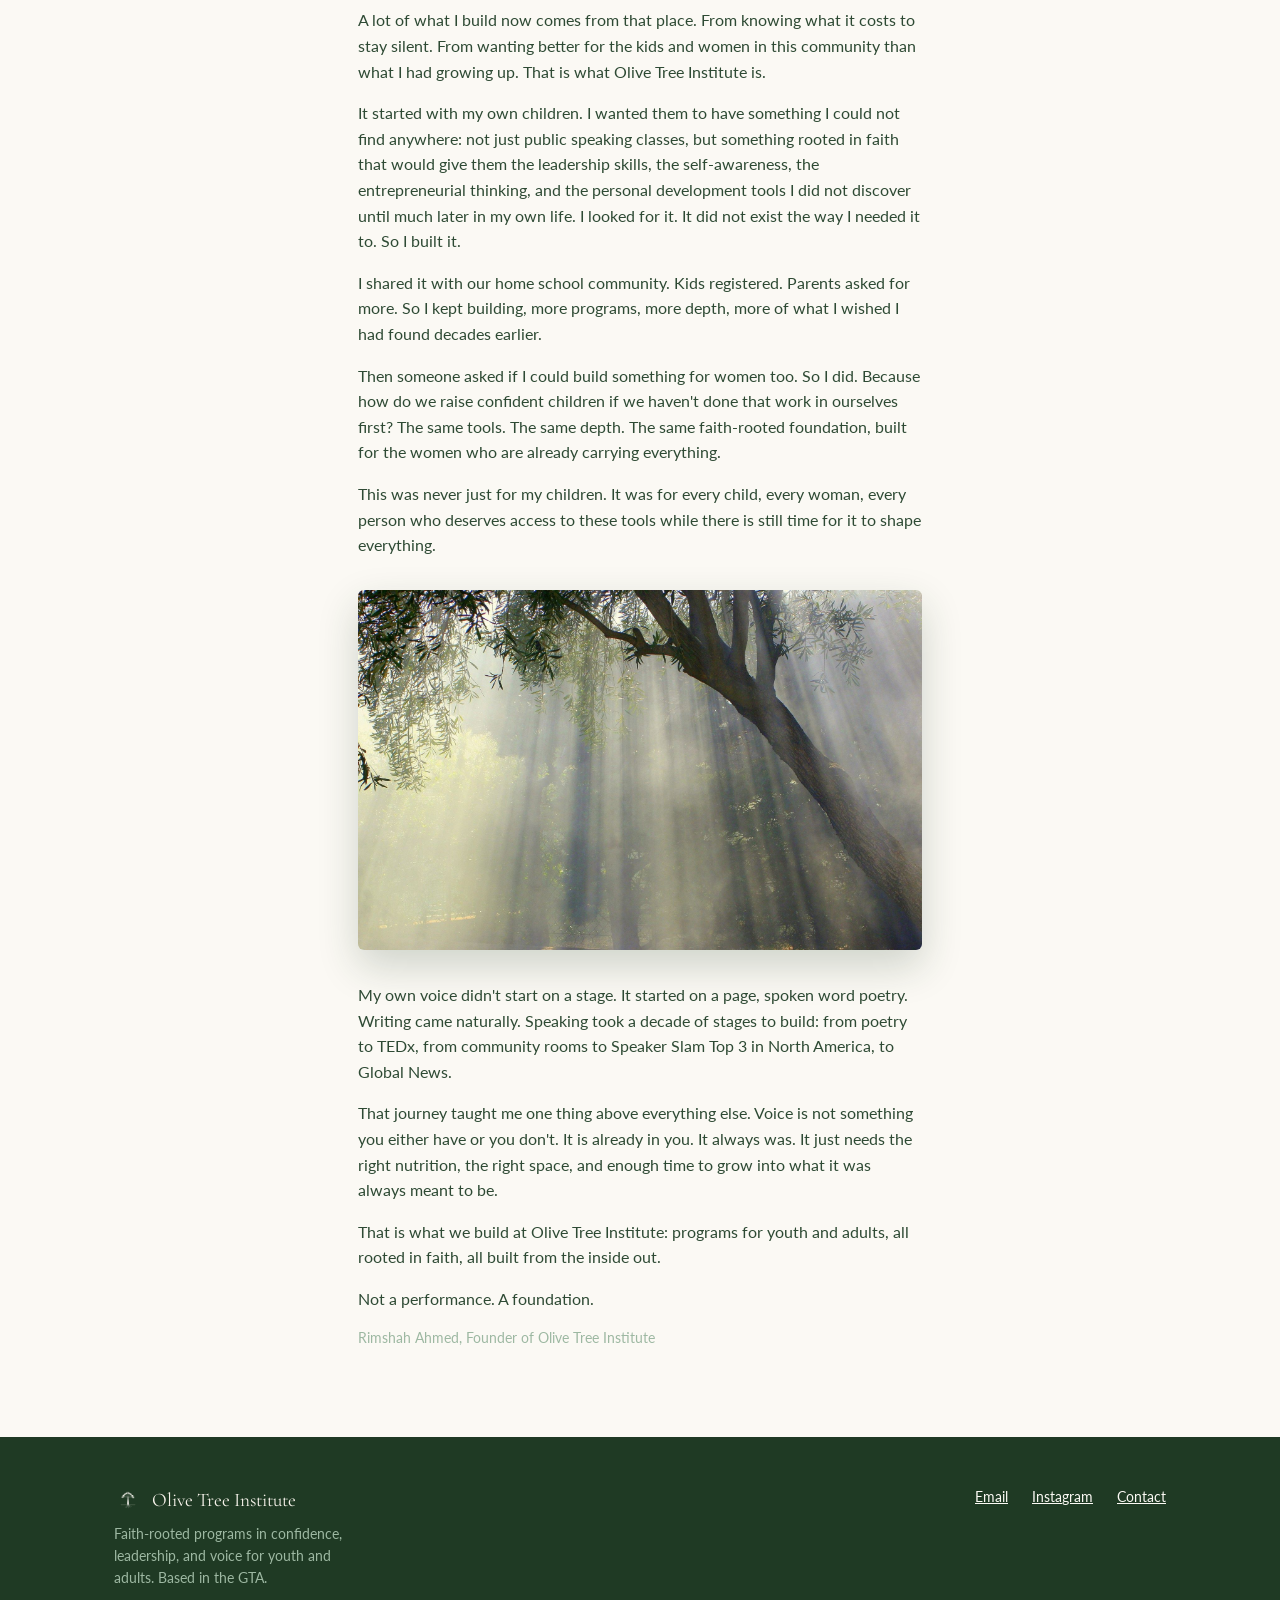
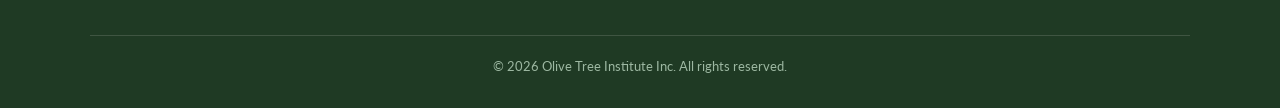
==== commit 798c6009: "Add files via upload" ====
--- a/about.html
+++ b/about.html
@@ -20,12 +20,684 @@
 <meta name="twitter:title" content="About | Olive Tree Institute">
 <meta name="twitter:description" content="Meet the founder and the story behind Olive Tree Institute, from a home school classroom to programs rooted in fitra.">
 <meta name="twitter:image" content="https://olivetreeinstitute.ca/social-share.jpg">
-<link rel="stylesheet" href="style.css">
+<style>
+/* Olive Tree Institute: shared site styles */
+
+:root {
+  --oti-dark: #1F3A24;
+  --oti-mid: #2E4A34;
+  --oti-sage: #5C8A66;
+  --oti-light: #F6F2EA;
+  --oti-cream: #FBF9F4;
+  --oti-rule: #9DB8A2;
+  --oti-bark: #3E2B1C;
+  --oti-clay: #A8907B;
+  --oti-blush: #F6F2EA;
+  --serif: 'Cormorant Garamond', Georgia, serif;
+  --sans: 'Lato', -apple-system, BlinkMacSystemFont, sans-serif;
+  --shadow-sm: 0 6px 20px rgba(31, 58, 36, 0.14);
+  --shadow-md: 0 16px 40px rgba(31, 58, 36, 0.20);
+  --shadow-lg: 0 24px 60px rgba(31, 58, 36, 0.22);
+}
+
+* { box-sizing: border-box; }
+
+html { scroll-behavior: smooth; }
+
+body {
+  margin: 0;
+  font-family: var(--sans);
+  color: var(--oti-dark);
+  background: var(--oti-cream);
+  line-height: 1.6;
+}
+
+img { max-width: 100%; display: block; }
+
+a { color: var(--oti-mid); }
+
+.wrap {
+  max-width: 1100px;
+  margin: 0 auto;
+  padding: 0 24px;
+}
+
+/* ---- Nav ---- */
+
+.site-nav {
+  display: flex;
+  align-items: center;
+  justify-content: space-between;
+  padding: 22px 24px;
+  max-width: 1100px;
+  margin: 0 auto;
+}
+
+.brand {
+  display: flex;
+  align-items: center;
+  gap: 10px;
+  text-decoration: none;
+  color: var(--oti-dark);
+}
+
+.brand img { width: 34px; height: 34px; object-fit: contain; }
+
+.brand-name {
+  font-family: var(--serif);
+  font-size: 1.35rem;
+  font-weight: 600;
+  letter-spacing: 0.01em;
+  color: var(--oti-dark);
+}
+
+.nav-links {
+  display: flex;
+  gap: 32px;
+  list-style: none;
+  margin: 0;
+  padding: 0;
+}
+
+.nav-links a {
+  position: relative;
+  text-decoration: none;
+  color: var(--oti-mid);
+  font-size: 0.95rem;
+  font-weight: 700;
+  letter-spacing: 0.03em;
+  text-transform: uppercase;
+  padding-bottom: 6px;
+}
+
+.nav-links a::after {
+  content: '';
+  position: absolute;
+  left: 0;
+  bottom: 0;
+  width: 100%;
+  height: 1.5px;
+  background: var(--oti-sage);
+  transform: scaleX(0);
+  transform-origin: right;
+  transition: transform 0.35s cubic-bezier(0.4, 0, 0.2, 1);
+}
+
+.nav-links a:hover::after,
+.nav-links a[aria-current="page"]::after {
+  transform: scaleX(1);
+  transform-origin: left;
+}
+
+.nav-toggle {
+  display: none;
+  background: none;
+  border: none;
+  cursor: pointer;
+  padding: 6px;
+  color: var(--oti-dark);
+}
+
+.nav-toggle svg { width: 26px; height: 26px; }
+
+@media (max-width: 720px) {
+  .site-nav { position: relative; }
+  .nav-toggle { display: block; }
+  .nav-links {
+    display: none;
+    flex-direction: column;
+    gap: 18px;
+    position: absolute;
+    top: 56px;
+    right: 0;
+    background: var(--oti-cream);
+    border: 1px solid var(--oti-rule);
+    border-radius: 4px;
+    padding: 20px 28px;
+    z-index: 10;
+    box-shadow: 0 8px 24px rgba(62, 43, 28, 0.12);
+  }
+  .nav-links.open { display: flex; }
+}
+
+/* ---- Hero ---- */
+
+.hero {
+  position: relative;
+  padding: 60px 24px 90px;
+  overflow: hidden;
+  background-image: linear-gradient(100deg, var(--oti-cream) 0%, rgba(251,249,244,0.94) 30%, rgba(251,249,244,0.55) 65%, rgba(251,249,244,0.25) 100%), url('[data-uri]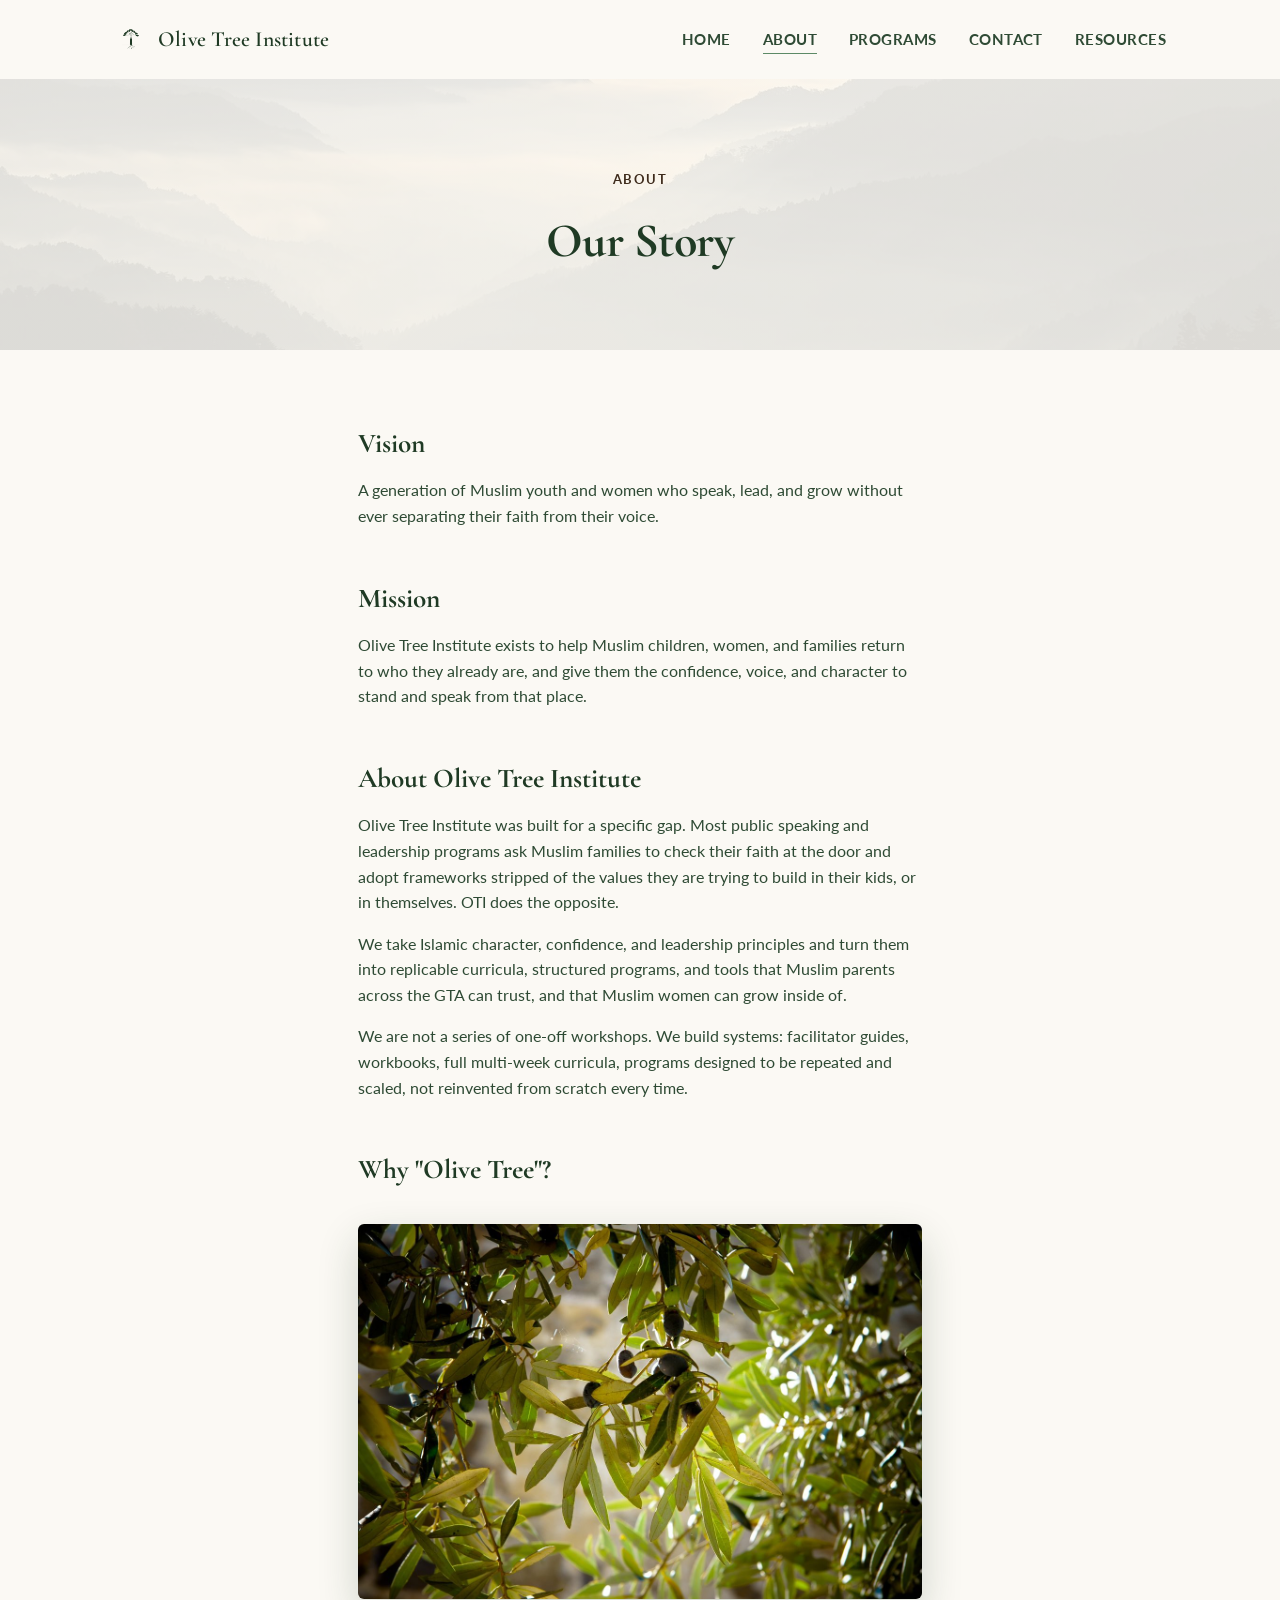
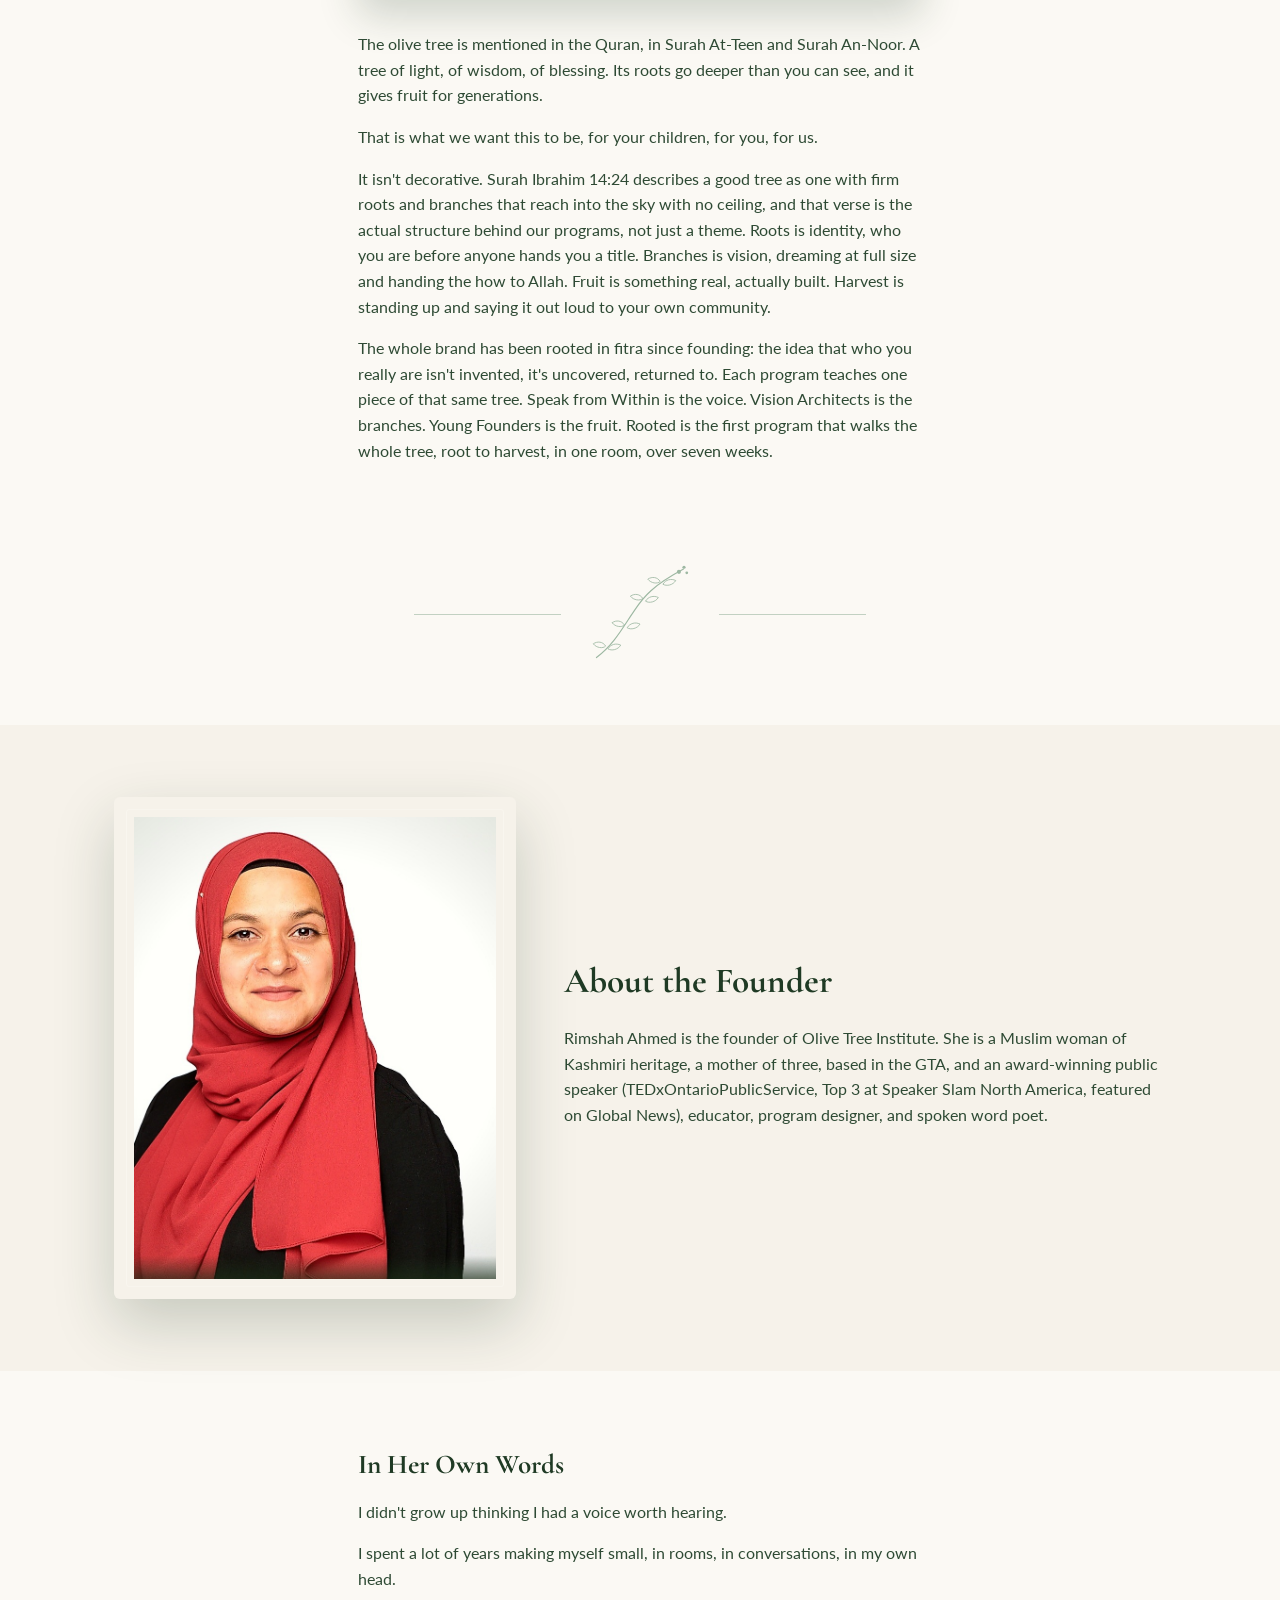
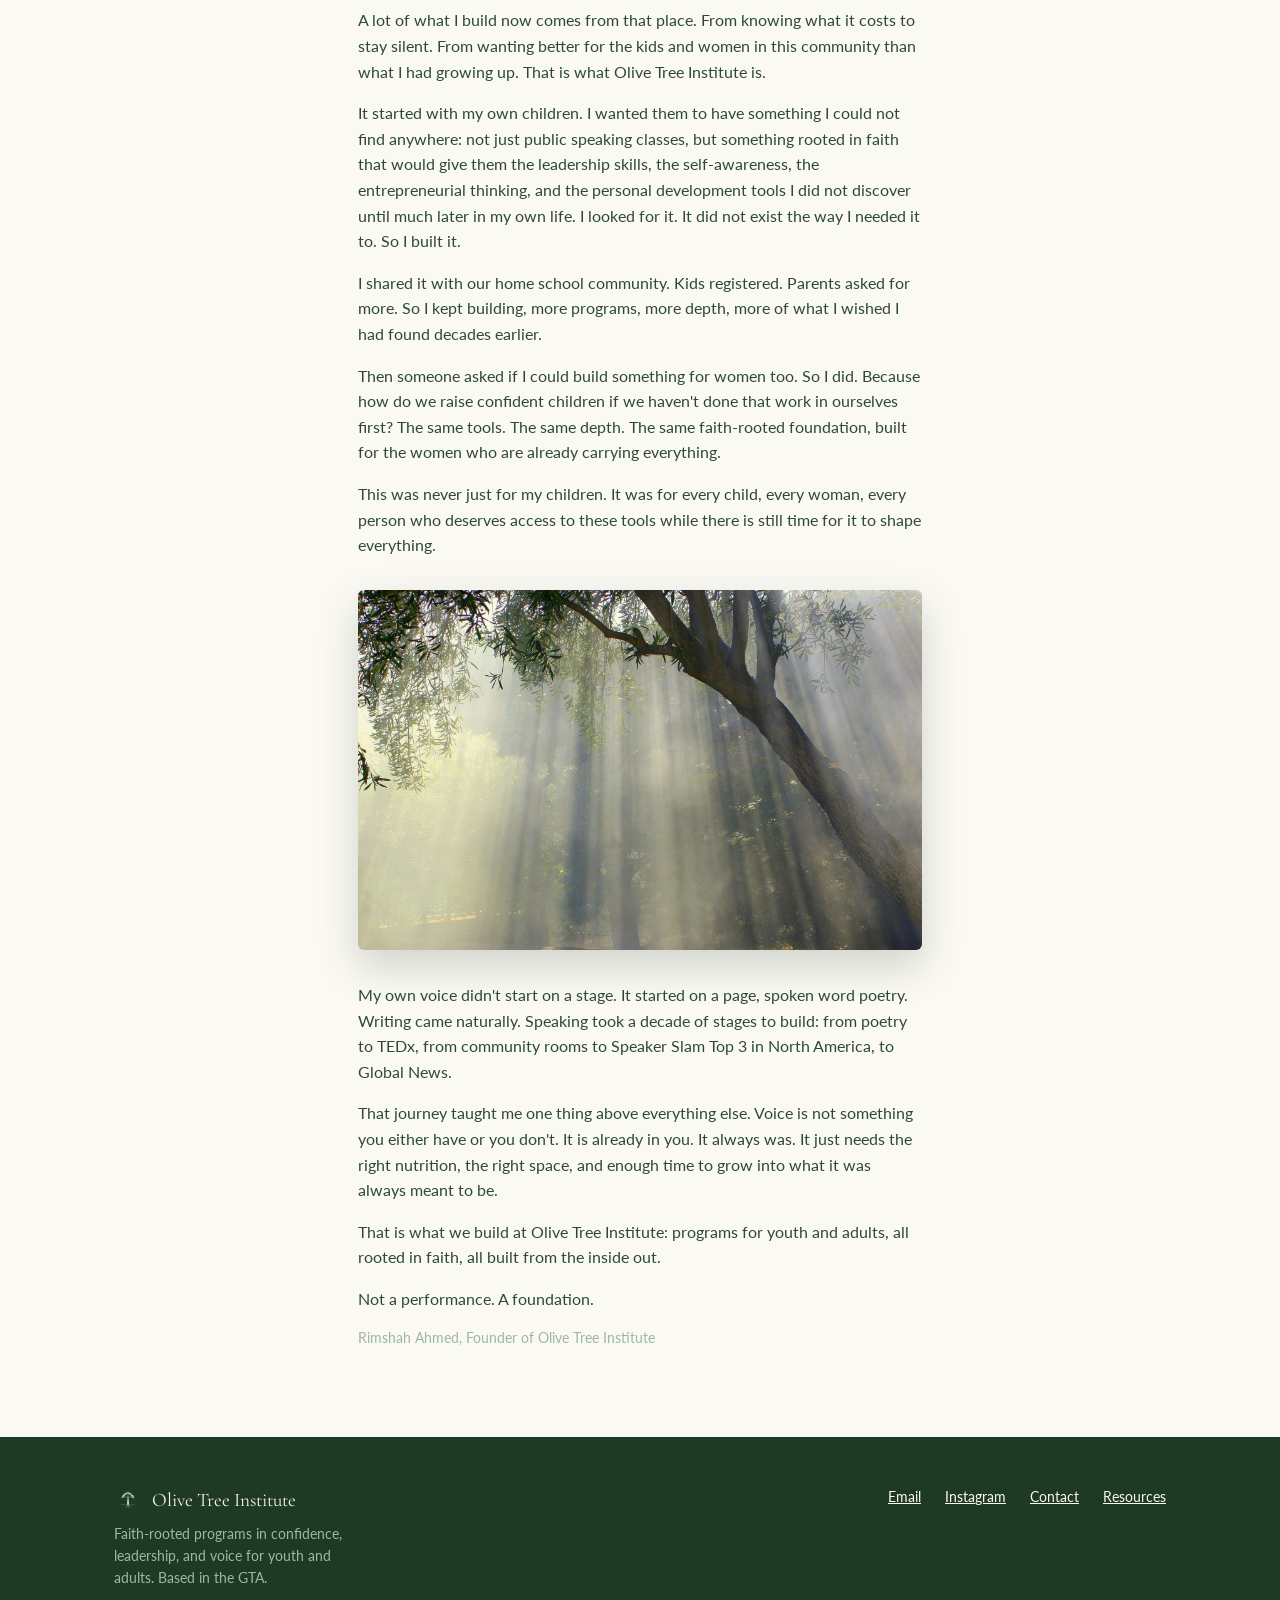
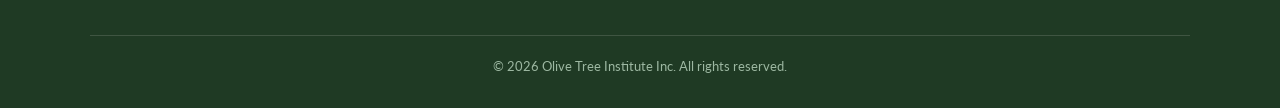
==== commit 34ed9b9c: "Add files via upload" ====
--- a/about.html
+++ b/about.html
@@ -20,684 +20,12 @@
 <meta name="twitter:title" content="About | Olive Tree Institute">
 <meta name="twitter:description" content="Meet the founder and the story behind Olive Tree Institute, from a home school classroom to programs rooted in fitra.">
 <meta name="twitter:image" content="https://olivetreeinstitute.ca/social-share.jpg">
-<style>
-/* Olive Tree Institute: shared site styles */
-
-:root {
-  --oti-dark: #1F3A24;
-  --oti-mid: #2E4A34;
-  --oti-sage: #5C8A66;
-  --oti-light: #F6F2EA;
-  --oti-cream: #FBF9F4;
-  --oti-rule: #9DB8A2;
-  --oti-bark: #3E2B1C;
-  --oti-clay: #A8907B;
-  --oti-blush: #F6F2EA;
-  --serif: 'Cormorant Garamond', Georgia, serif;
-  --sans: 'Lato', -apple-system, BlinkMacSystemFont, sans-serif;
-  --shadow-sm: 0 6px 20px rgba(31, 58, 36, 0.14);
-  --shadow-md: 0 16px 40px rgba(31, 58, 36, 0.20);
-  --shadow-lg: 0 24px 60px rgba(31, 58, 36, 0.22);
-}
-
-* { box-sizing: border-box; }
-
-html { scroll-behavior: smooth; }
-
-body {
-  margin: 0;
-  font-family: var(--sans);
-  color: var(--oti-dark);
-  background: var(--oti-cream);
-  line-height: 1.6;
-}
-
-img { max-width: 100%; display: block; }
-
-a { color: var(--oti-mid); }
-
-.wrap {
-  max-width: 1100px;
-  margin: 0 auto;
-  padding: 0 24px;
-}
-
-/* ---- Nav ---- */
-
-.site-nav {
-  display: flex;
-  align-items: center;
-  justify-content: space-between;
-  padding: 22px 24px;
-  max-width: 1100px;
-  margin: 0 auto;
-}
-
-.brand {
-  display: flex;
-  align-items: center;
-  gap: 10px;
-  text-decoration: none;
-  color: var(--oti-dark);
-}
-
-.brand img { width: 34px; height: 34px; object-fit: contain; }
-
-.brand-name {
-  font-family: var(--serif);
-  font-size: 1.35rem;
-  font-weight: 600;
-  letter-spacing: 0.01em;
-  color: var(--oti-dark);
-}
-
-.nav-links {
-  display: flex;
-  gap: 32px;
-  list-style: none;
-  margin: 0;
-  padding: 0;
-}
-
-.nav-links a {
-  position: relative;
-  text-decoration: none;
-  color: var(--oti-mid);
-  font-size: 0.95rem;
-  font-weight: 700;
-  letter-spacing: 0.03em;
-  text-transform: uppercase;
-  padding-bottom: 6px;
-}
-
-.nav-links a::after {
-  content: '';
-  position: absolute;
-  left: 0;
-  bottom: 0;
-  width: 100%;
-  height: 1.5px;
-  background: var(--oti-sage);
-  transform: scaleX(0);
-  transform-origin: right;
-  transition: transform 0.35s cubic-bezier(0.4, 0, 0.2, 1);
-}
-
-.nav-links a:hover::after,
-.nav-links a[aria-current="page"]::after {
-  transform: scaleX(1);
-  transform-origin: left;
-}
-
-.nav-toggle {
-  display: none;
-  background: none;
-  border: none;
-  cursor: pointer;
-  padding: 6px;
-  color: var(--oti-dark);
-}
-
-.nav-toggle svg { width: 26px; height: 26px; }
-
-@media (max-width: 720px) {
-  .site-nav { position: relative; }
-  .nav-toggle { display: block; }
-  .nav-links {
-    display: none;
-    flex-direction: column;
-    gap: 18px;
-    position: absolute;
-    top: 56px;
-    right: 0;
-    background: var(--oti-cream);
-    border: 1px solid var(--oti-rule);
-    border-radius: 4px;
-    padding: 20px 28px;
-    z-index: 10;
-    box-shadow: 0 8px 24px rgba(62, 43, 28, 0.12);
-  }
-  .nav-links.open { display: flex; }
-}
-
-/* ---- Hero ---- */
-
-.hero {
-  position: relative;
-  padding: 60px 24px 90px;
-  overflow: hidden;
-  background-image: linear-gradient(100deg, var(--oti-cream) 0%, rgba(251,249,244,0.94) 30%, rgba(251,249,244,0.55) 65%, rgba(251,249,244,0.25) 100%), url('[data-uri]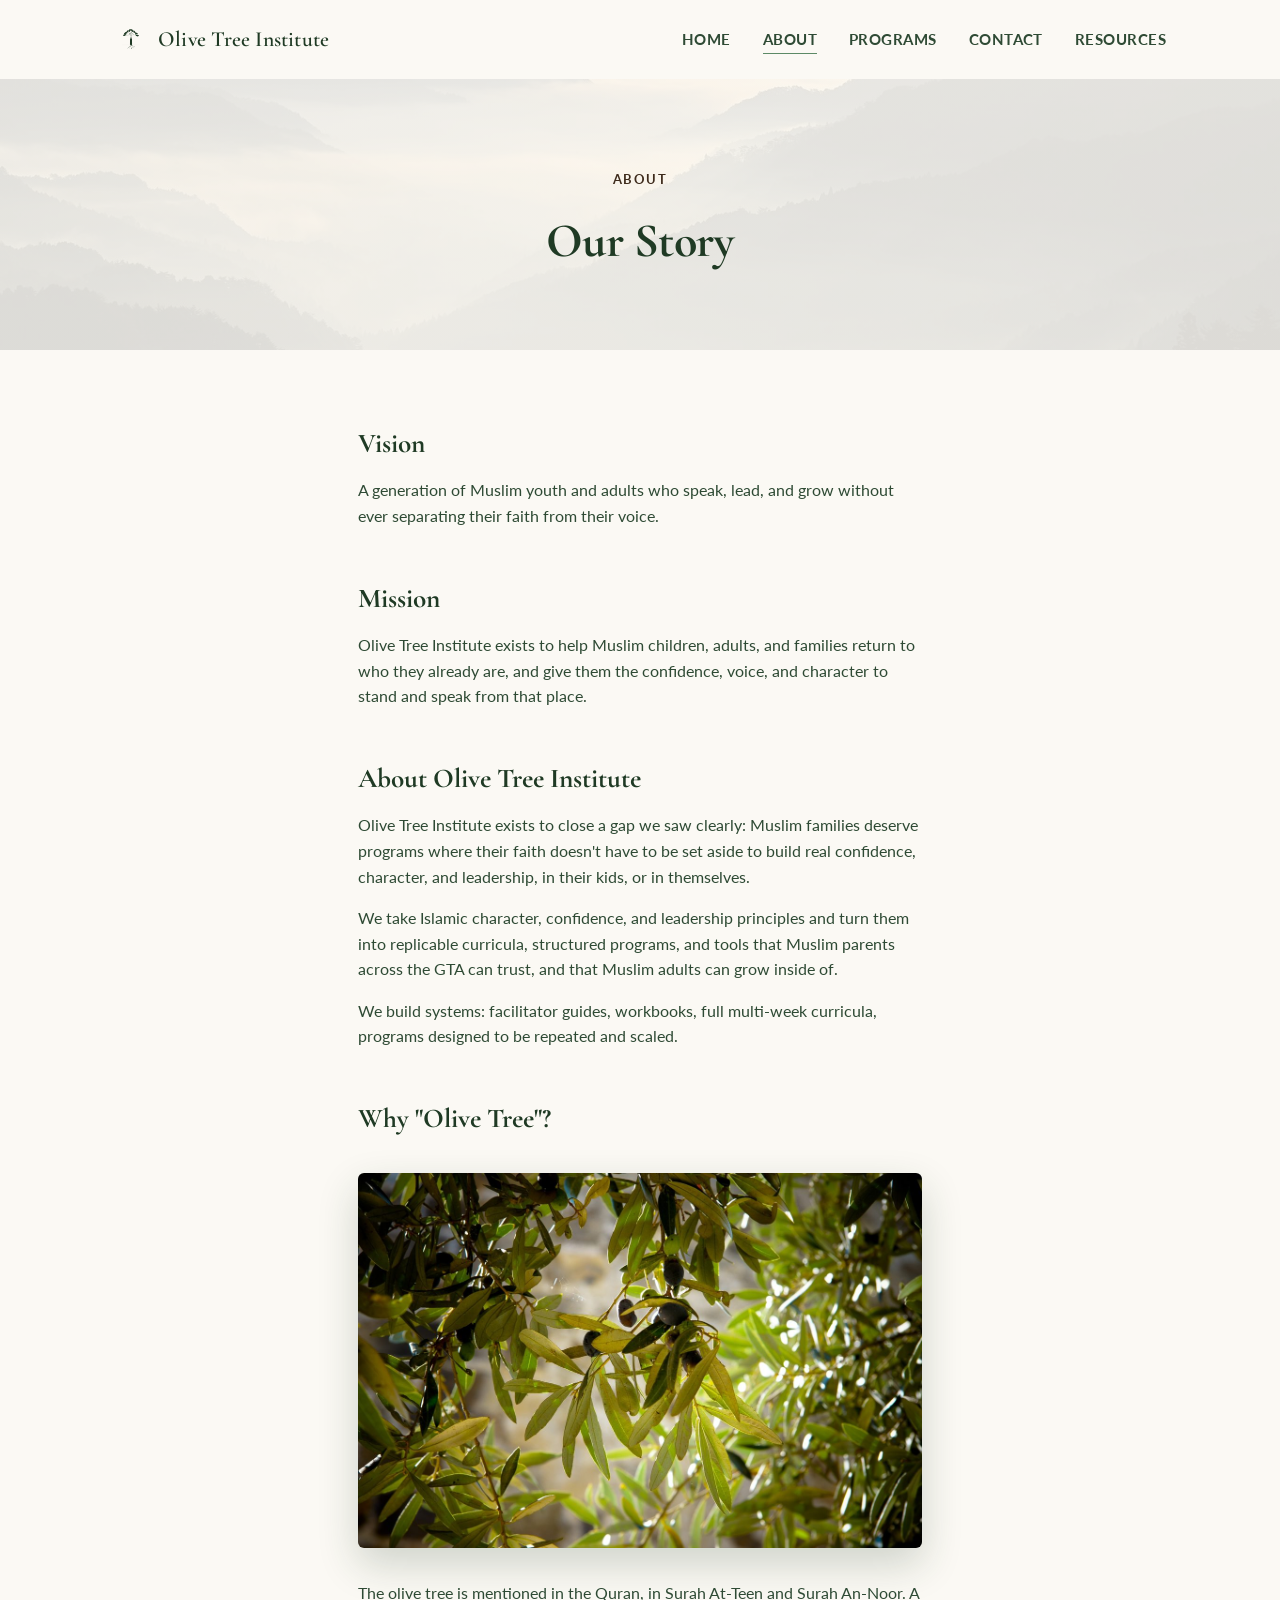
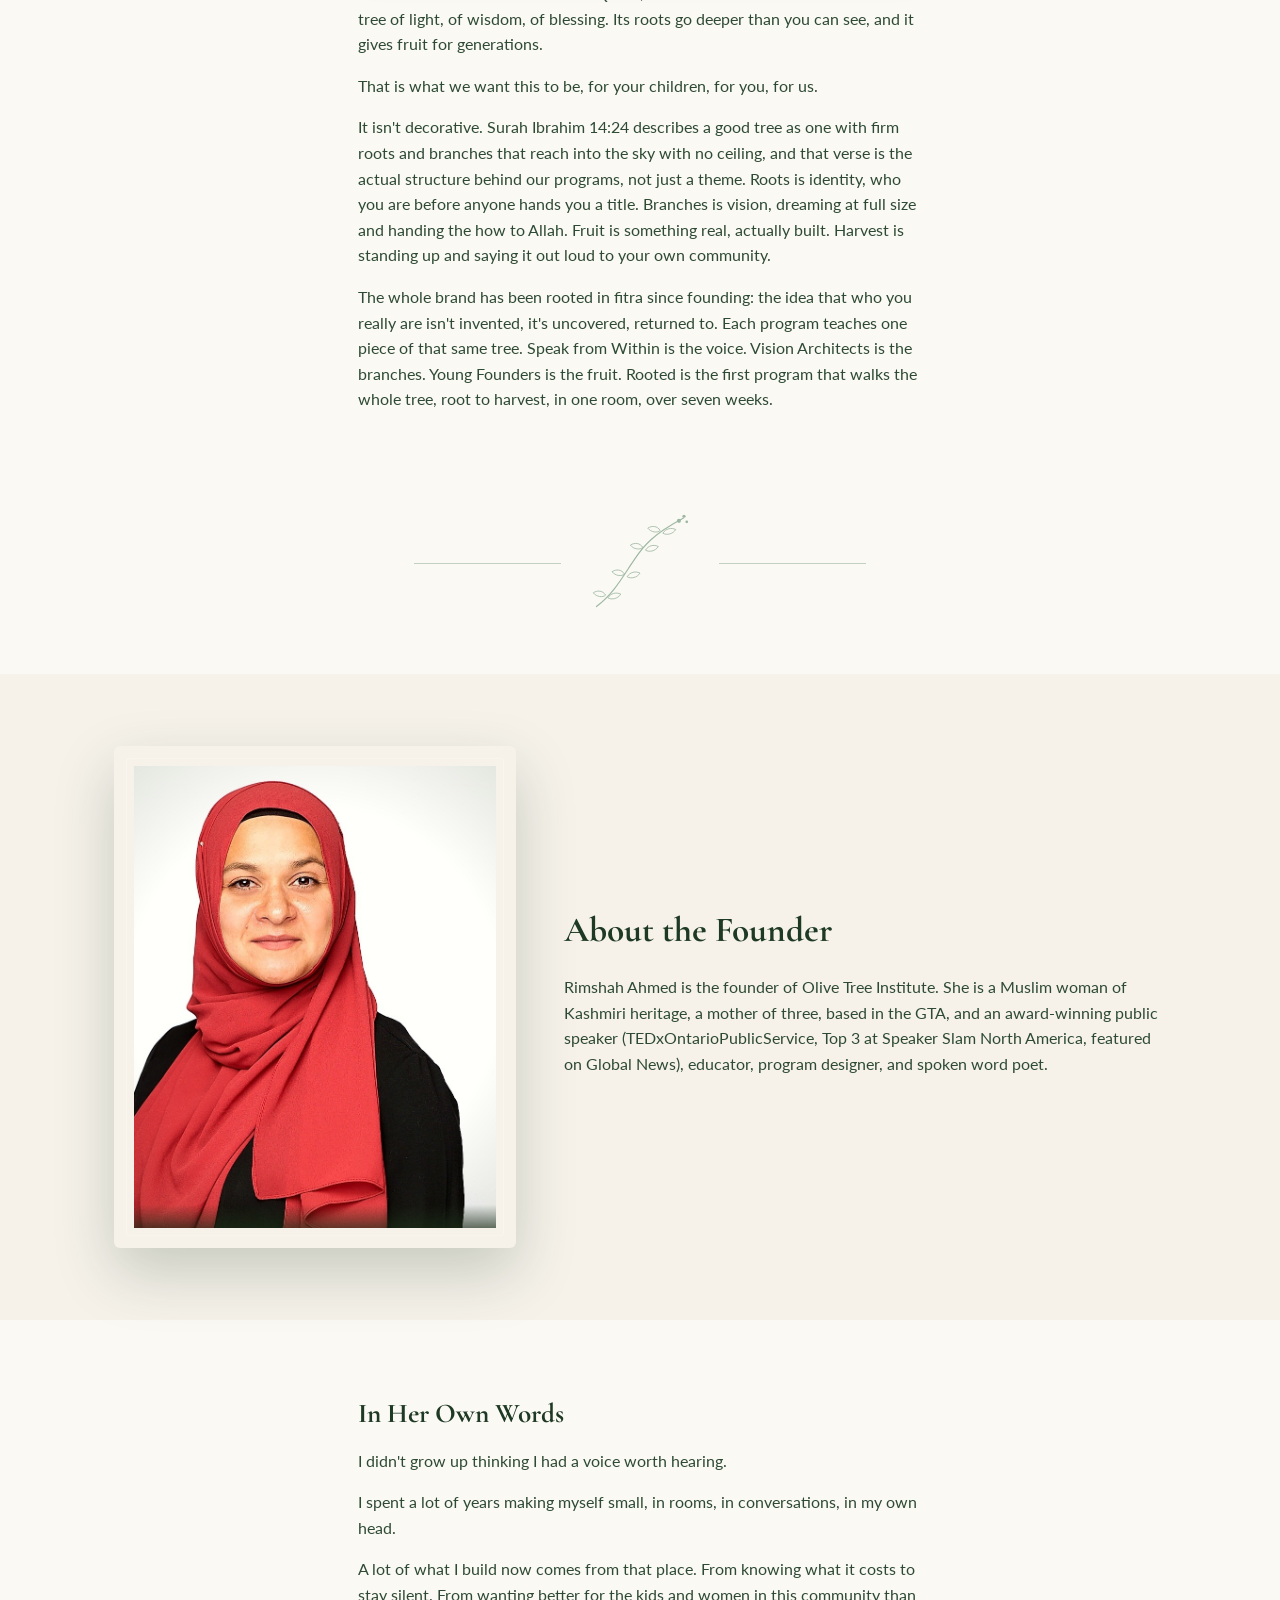
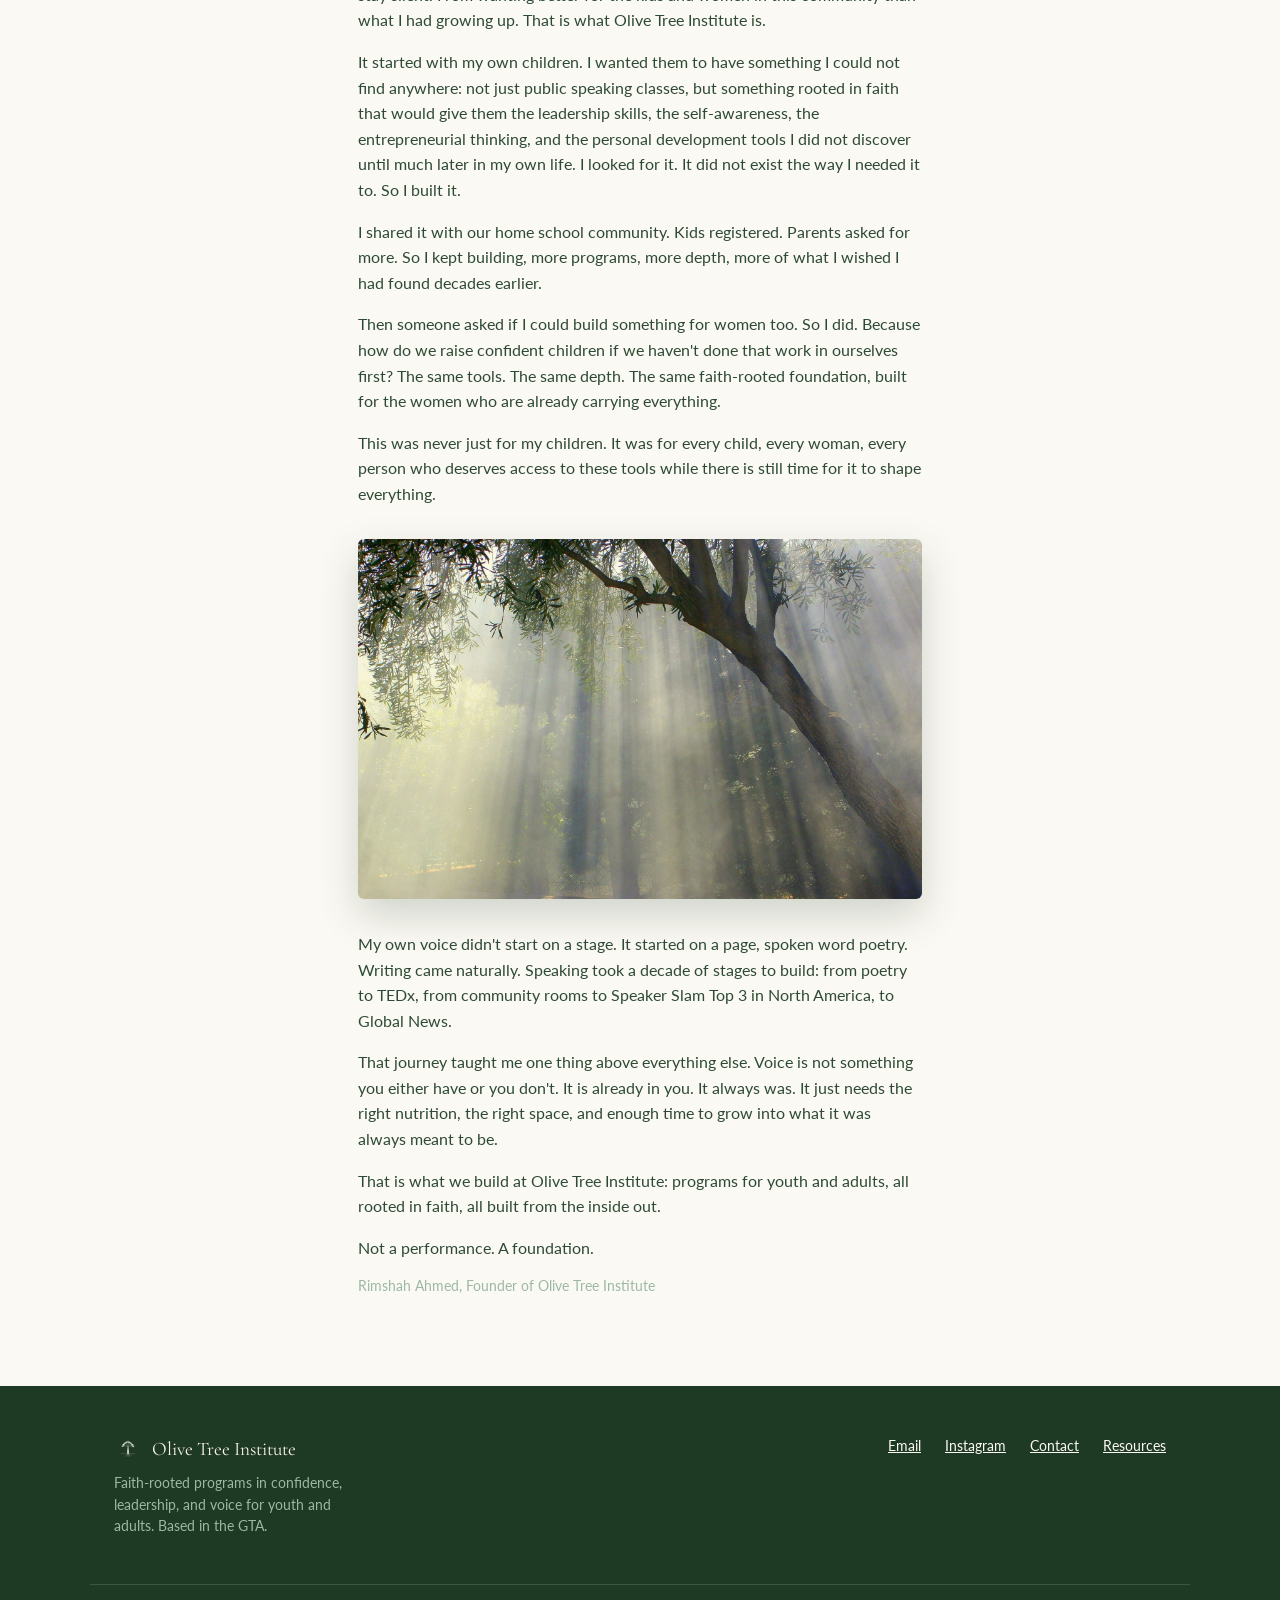
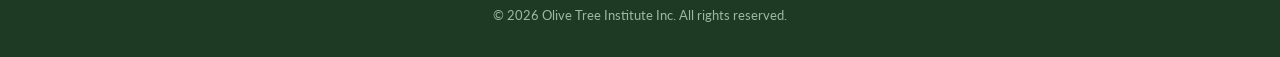
==== commit 974376a0: "Add files via upload" ====
--- a/about.html
+++ b/about.html
@@ -55,15 +55,15 @@
   <section class="section reveal">
     <div class="wrap prose">
       <h2>Vision</h2>
-      <p>A generation of Muslim youth and women who speak, lead, and grow without ever separating their faith from their voice.</p>
+      <p>A generation of Muslim youth and adults who speak, lead, and grow without ever separating their faith from their voice.</p>
 
       <h2>Mission</h2>
-      <p>Olive Tree Institute exists to help Muslim children, women, and families return to who they already are, and give them the confidence, voice, and character to stand and speak from that place.</p>
+      <p>Olive Tree Institute exists to help Muslim children, adults, and families return to who they already are, and give them the confidence, voice, and character to stand and speak from that place.</p>
 
       <h2>About Olive Tree Institute</h2>
-      <p>Olive Tree Institute was built for a specific gap. Most public speaking and leadership programs ask Muslim families to check their faith at the door and adopt frameworks stripped of the values they are trying to build in their kids, or in themselves. OTI does the opposite.</p>
-      <p>We take Islamic character, confidence, and leadership principles and turn them into replicable curricula, structured programs, and tools that Muslim parents across the GTA can trust, and that Muslim women can grow inside of.</p>
-      <p>We are not a series of one-off workshops. We build systems: facilitator guides, workbooks, full multi-week curricula, programs designed to be repeated and scaled, not reinvented from scratch every time.</p>
+      <p>Olive Tree Institute exists to close a gap we saw clearly: Muslim families deserve programs where their faith doesn't have to be set aside to build real confidence, character, and leadership, in their kids, or in themselves.</p>
+      <p>We take Islamic character, confidence, and leadership principles and turn them into replicable curricula, structured programs, and tools that Muslim parents across the GTA can trust, and that Muslim adults can grow inside of.</p>
+      <p>We build systems: facilitator guides, workbooks, full multi-week curricula, programs designed to be repeated and scaled.</p>
 
       <h2>Why "Olive Tree"?</h2>
       <img src="olive-branch-feature.jpg" alt="Olive branch with ripening olives in dappled light" class="feature-image">
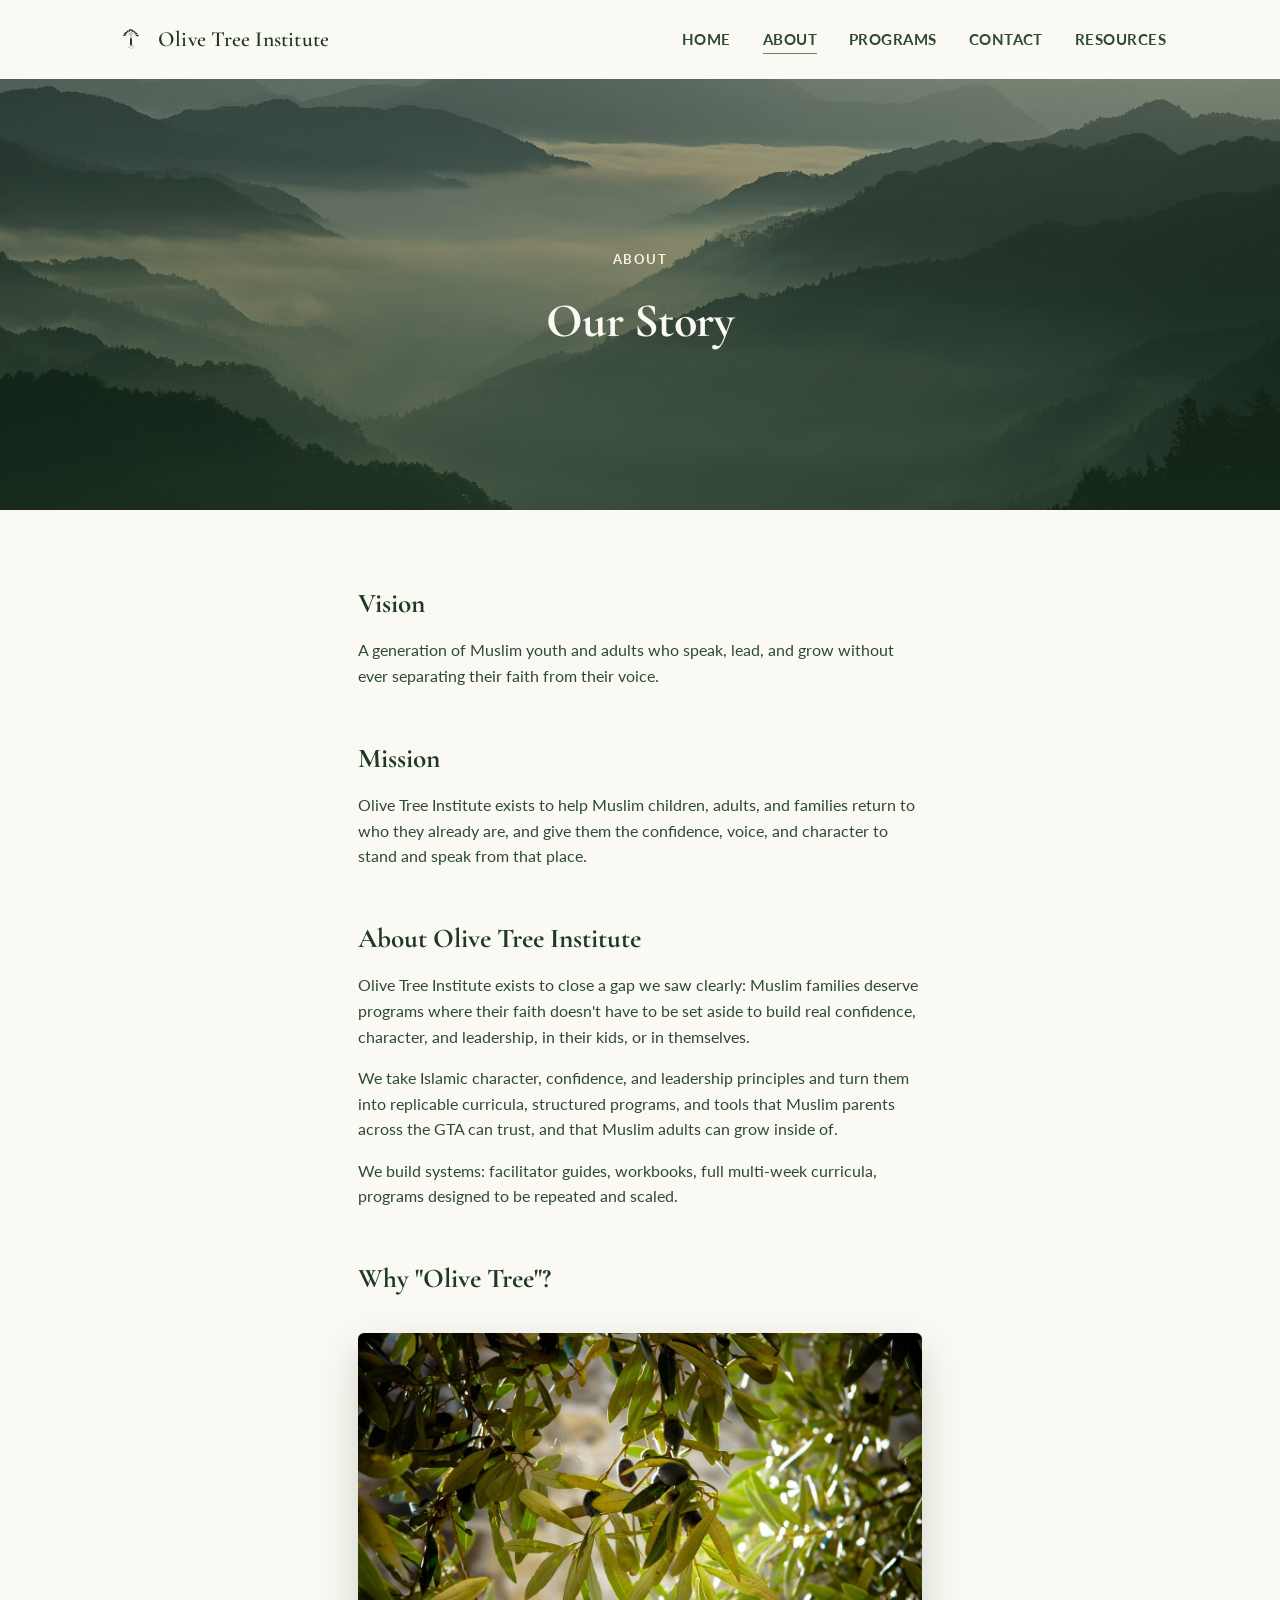
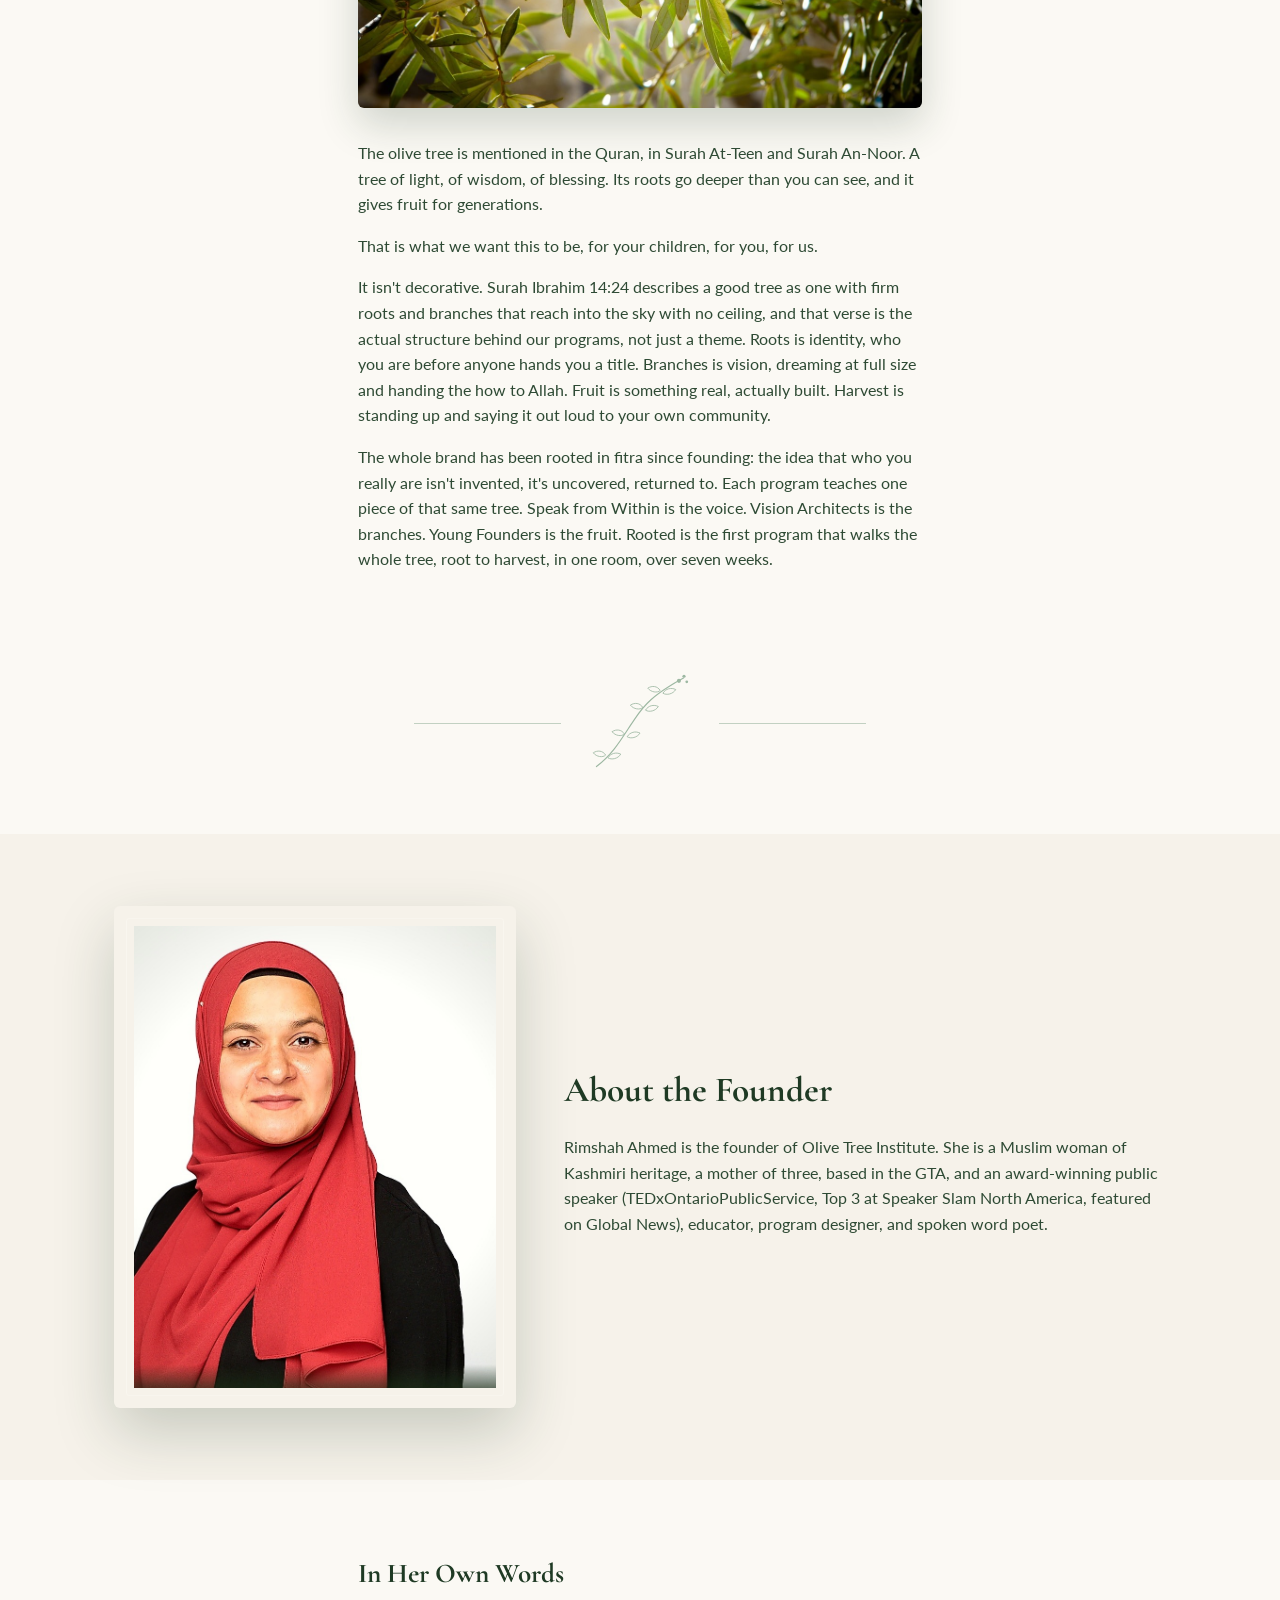
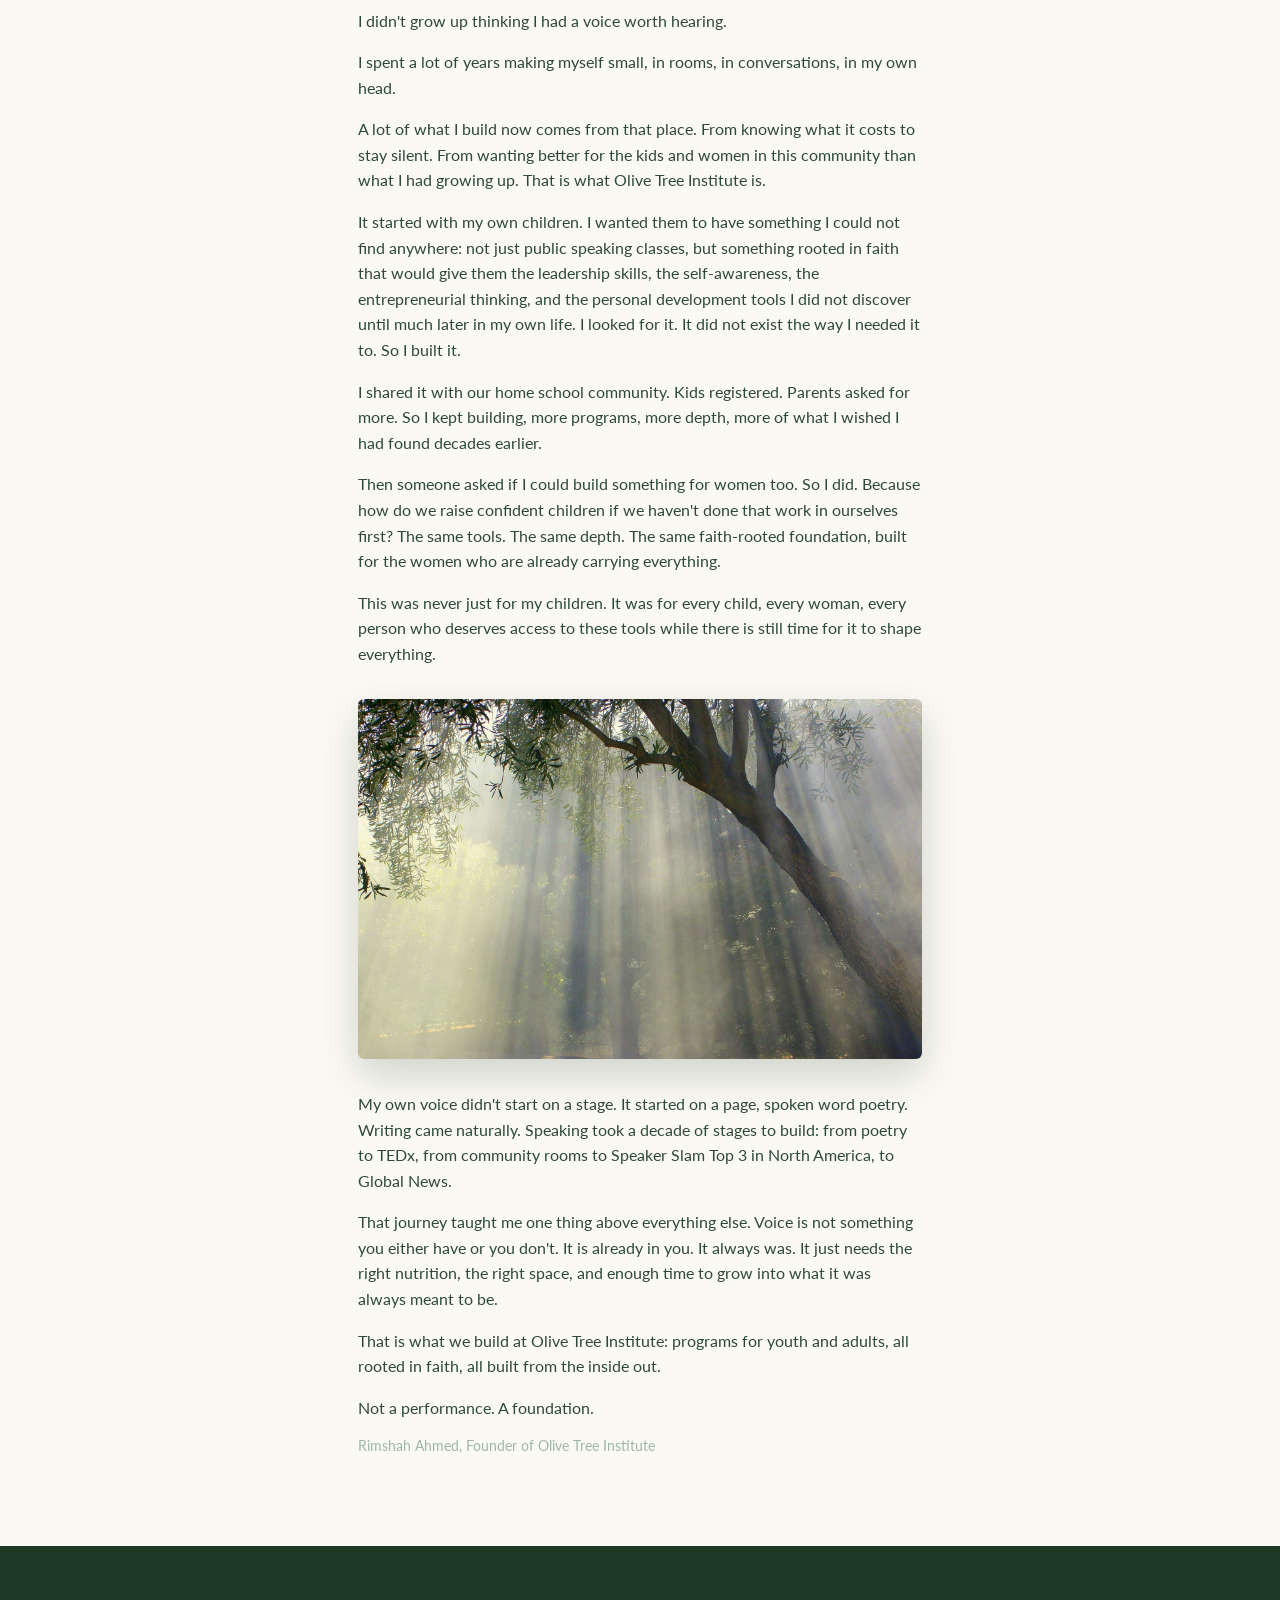
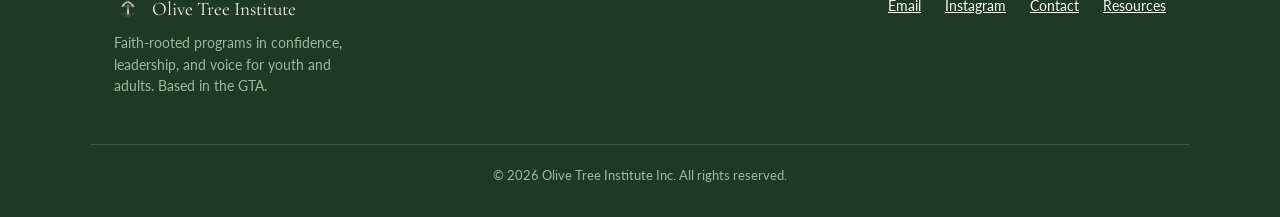
==== commit 996462b6: "Add files via upload" ====
--- a/about.html
+++ b/about.html
@@ -20,12 +20,764 @@
 <meta name="twitter:title" content="About | Olive Tree Institute">
 <meta name="twitter:description" content="Meet the founder and the story behind Olive Tree Institute, from a home school classroom to programs rooted in fitra.">
 <meta name="twitter:image" content="https://olivetreeinstitute.ca/social-share.jpg">
-<link rel="stylesheet" href="style.css">
+<style>
+/* Olive Tree Institute: shared site styles */
+
+:root {
+  --oti-dark: #1F3A24;
+  --oti-mid: #2E4A34;
+  --oti-sage: #5C8A66;
+  --oti-light: #F6F2EA;
+  --oti-cream: #FBF9F4;
+  --oti-rule: #9DB8A2;
+  --oti-bark: #3E2B1C;
+  --oti-clay: #A8907B;
+  --oti-blush: #F6F2EA;
+  --serif: 'Cormorant Garamond', Georgia, serif;
+  --sans: 'Lato', -apple-system, BlinkMacSystemFont, sans-serif;
+  --shadow-sm: 0 6px 20px rgba(31, 58, 36, 0.14);
+  --shadow-md: 0 16px 40px rgba(31, 58, 36, 0.20);
+  --shadow-lg: 0 24px 60px rgba(31, 58, 36, 0.22);
+}
+
+* { box-sizing: border-box; }
+
+html { scroll-behavior: smooth; }
+
+body {
+  margin: 0;
+  font-family: var(--sans);
+  color: var(--oti-dark);
+  background: var(--oti-cream);
+  line-height: 1.6;
+}
+
+img { max-width: 100%; display: block; }
+
+a { color: var(--oti-mid); }
+
+.wrap {
+  max-width: 1100px;
+  margin: 0 auto;
+  padding: 0 24px;
+}
+
+/* ---- Nav ---- */
+
+.site-nav {
+  display: flex;
+  align-items: center;
+  justify-content: space-between;
+  padding: 22px 24px;
+  max-width: 1100px;
+  margin: 0 auto;
+}
+
+.brand {
+  display: flex;
+  align-items: center;
+  gap: 10px;
+  text-decoration: none;
+  color: var(--oti-dark);
+}
+
+.brand img { width: 34px; height: 34px; object-fit: contain; }
+
+.brand-name {
+  font-family: var(--serif);
+  font-size: 1.35rem;
+  font-weight: 600;
+  letter-spacing: 0.01em;
+  color: var(--oti-dark);
+}
+
+.nav-links {
+  display: flex;
+  gap: 32px;
+  list-style: none;
+  margin: 0;
+  padding: 0;
+}
+
+.nav-links a {
+  position: relative;
+  text-decoration: none;
+  color: var(--oti-mid);
+  font-size: 0.95rem;
+  font-weight: 700;
+  letter-spacing: 0.03em;
+  text-transform: uppercase;
+  padding-bottom: 6px;
+}
+
+.nav-links a::after {
+  content: '';
+  position: absolute;
+  left: 0;
+  bottom: 0;
+  width: 100%;
+  height: 1.5px;
+  background: var(--oti-sage);
+  transform: scaleX(0);
+  transform-origin: right;
+  transition: transform 0.35s cubic-bezier(0.4, 0, 0.2, 1);
+}
+
+.nav-links a:hover::after,
+.nav-links a[aria-current="page"]::after {
+  transform: scaleX(1);
+  transform-origin: left;
+}
+
+.nav-toggle {
+  display: none;
+  background: none;
+  border: none;
+  cursor: pointer;
+  padding: 6px;
+  color: var(--oti-dark);
+}
+
+.nav-toggle svg { width: 26px; height: 26px; }
+
+@media (max-width: 720px) {
+  .site-nav { position: relative; }
+  .nav-toggle { display: block; }
+  .nav-links {
+    display: none;
+    flex-direction: column;
+    gap: 18px;
+    position: absolute;
+    top: 56px;
+    right: 0;
+    background: var(--oti-cream);
+    border: 1px solid var(--oti-rule);
+    border-radius: 4px;
+    padding: 20px 28px;
+    z-index: 10;
+    box-shadow: 0 8px 24px rgba(62, 43, 28, 0.12);
+  }
+  .nav-links.open { display: flex; }
+}
+
+/* ---- Hero ---- */
+
+.hero {
+  position: relative;
+  padding: 60px 24px 90px;
+  overflow: hidden;
+  background-image: linear-gradient(100deg, var(--oti-cream) 0%, rgba(251,249,244,0.94) 30%, rgba(251,249,244,0.55) 65%, rgba(251,249,244,0.25) 100%), url('[data-uri]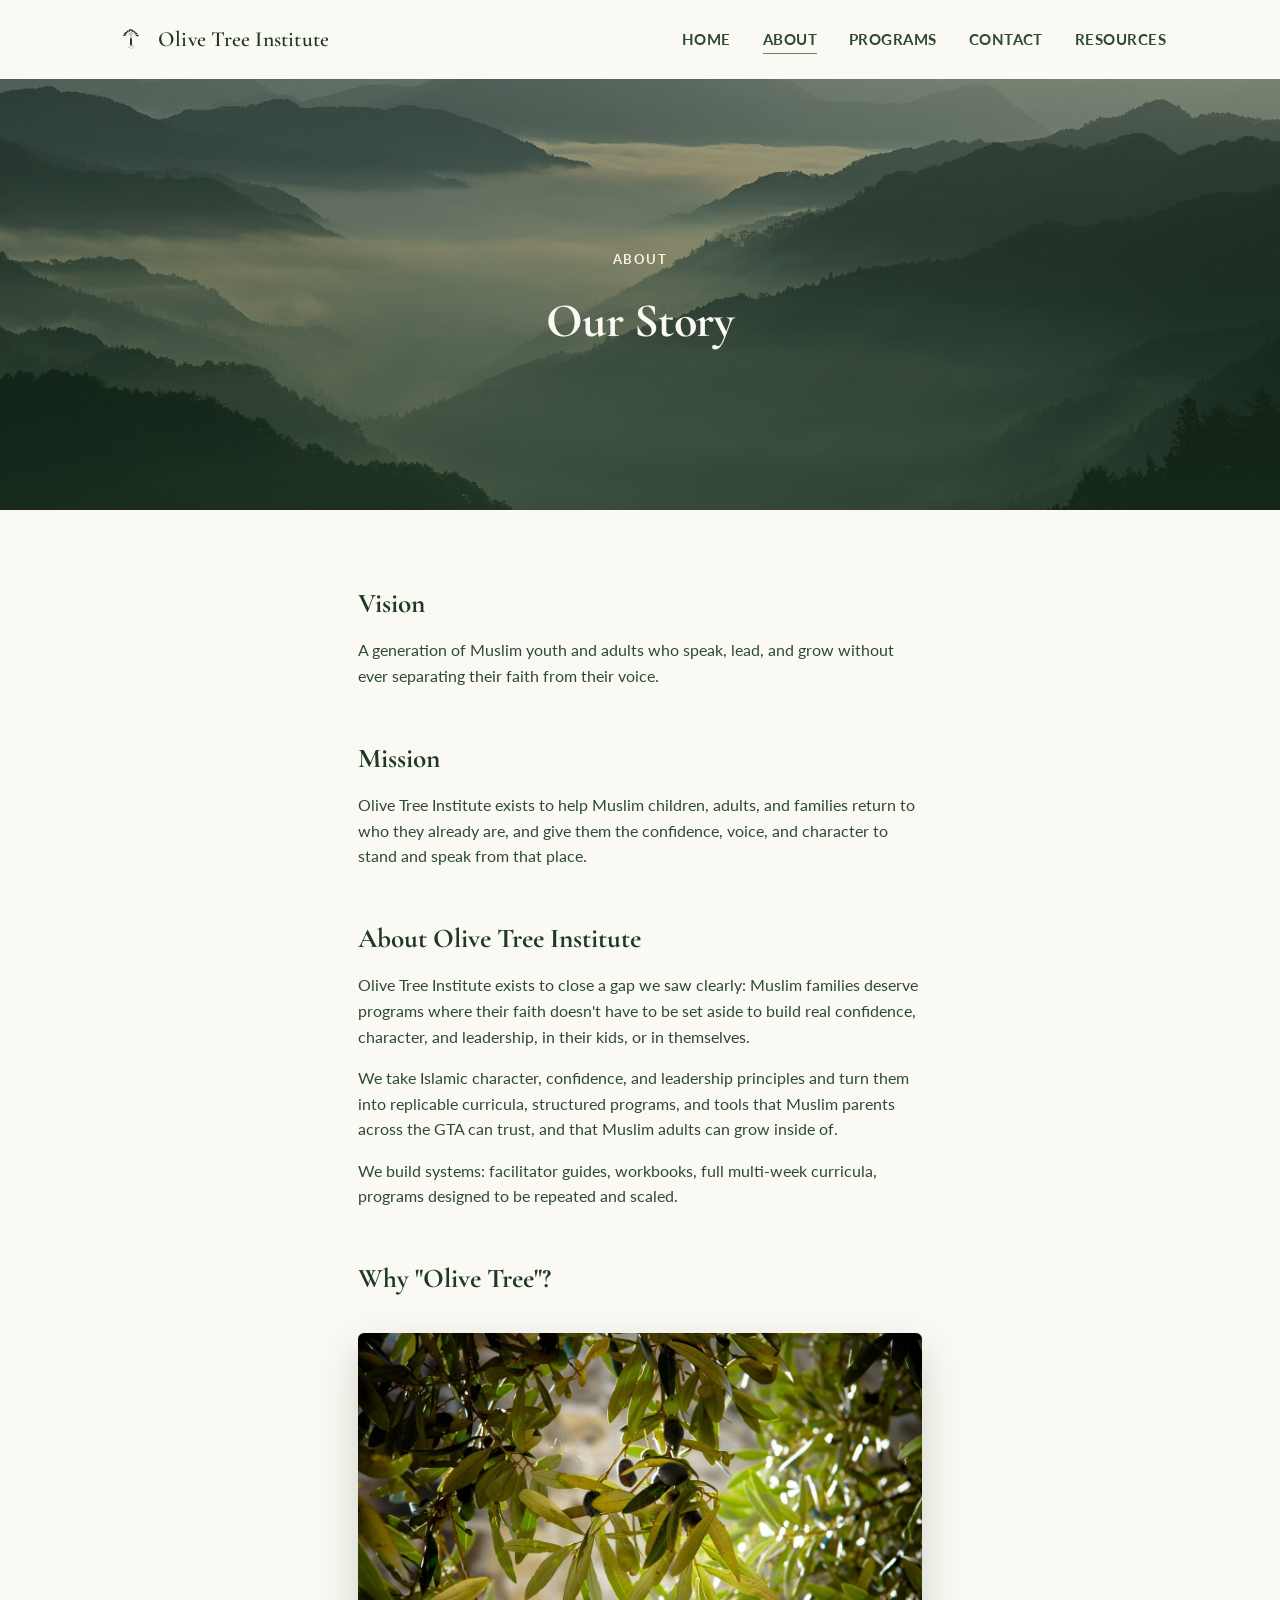
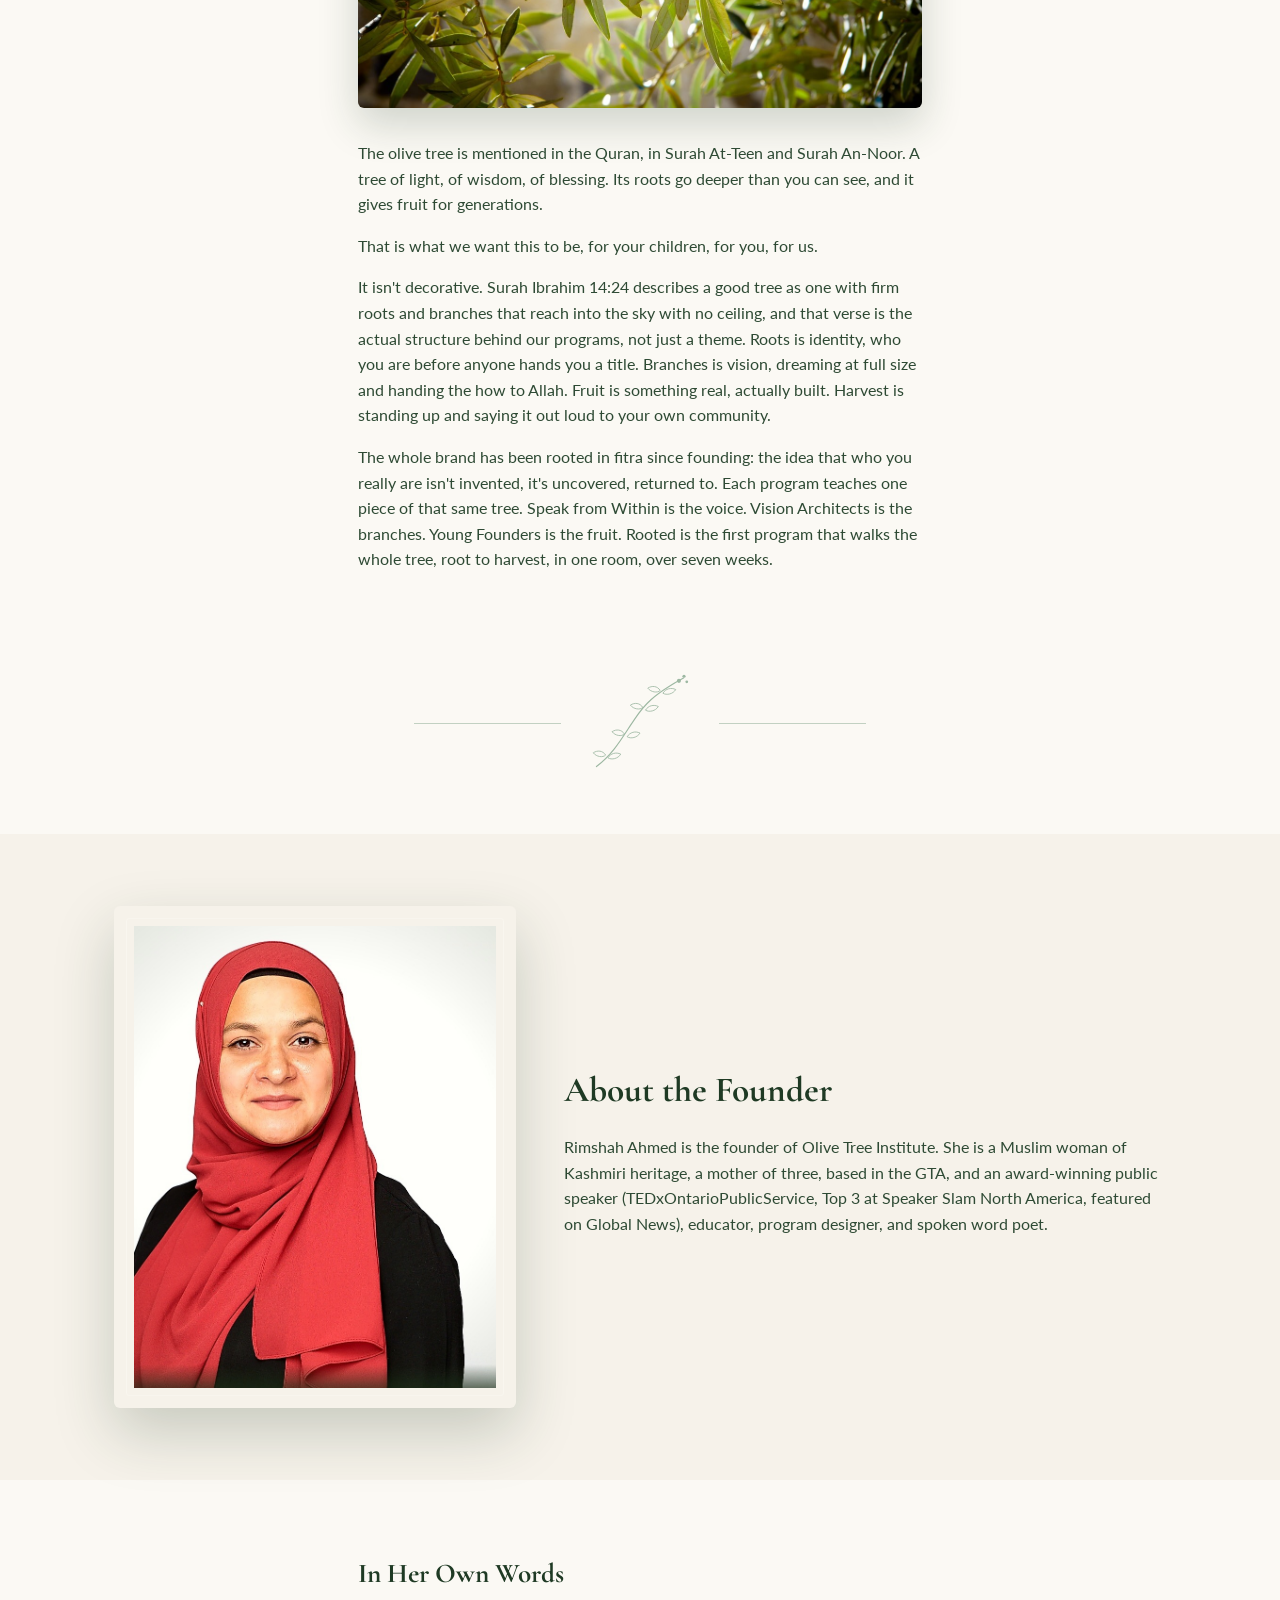
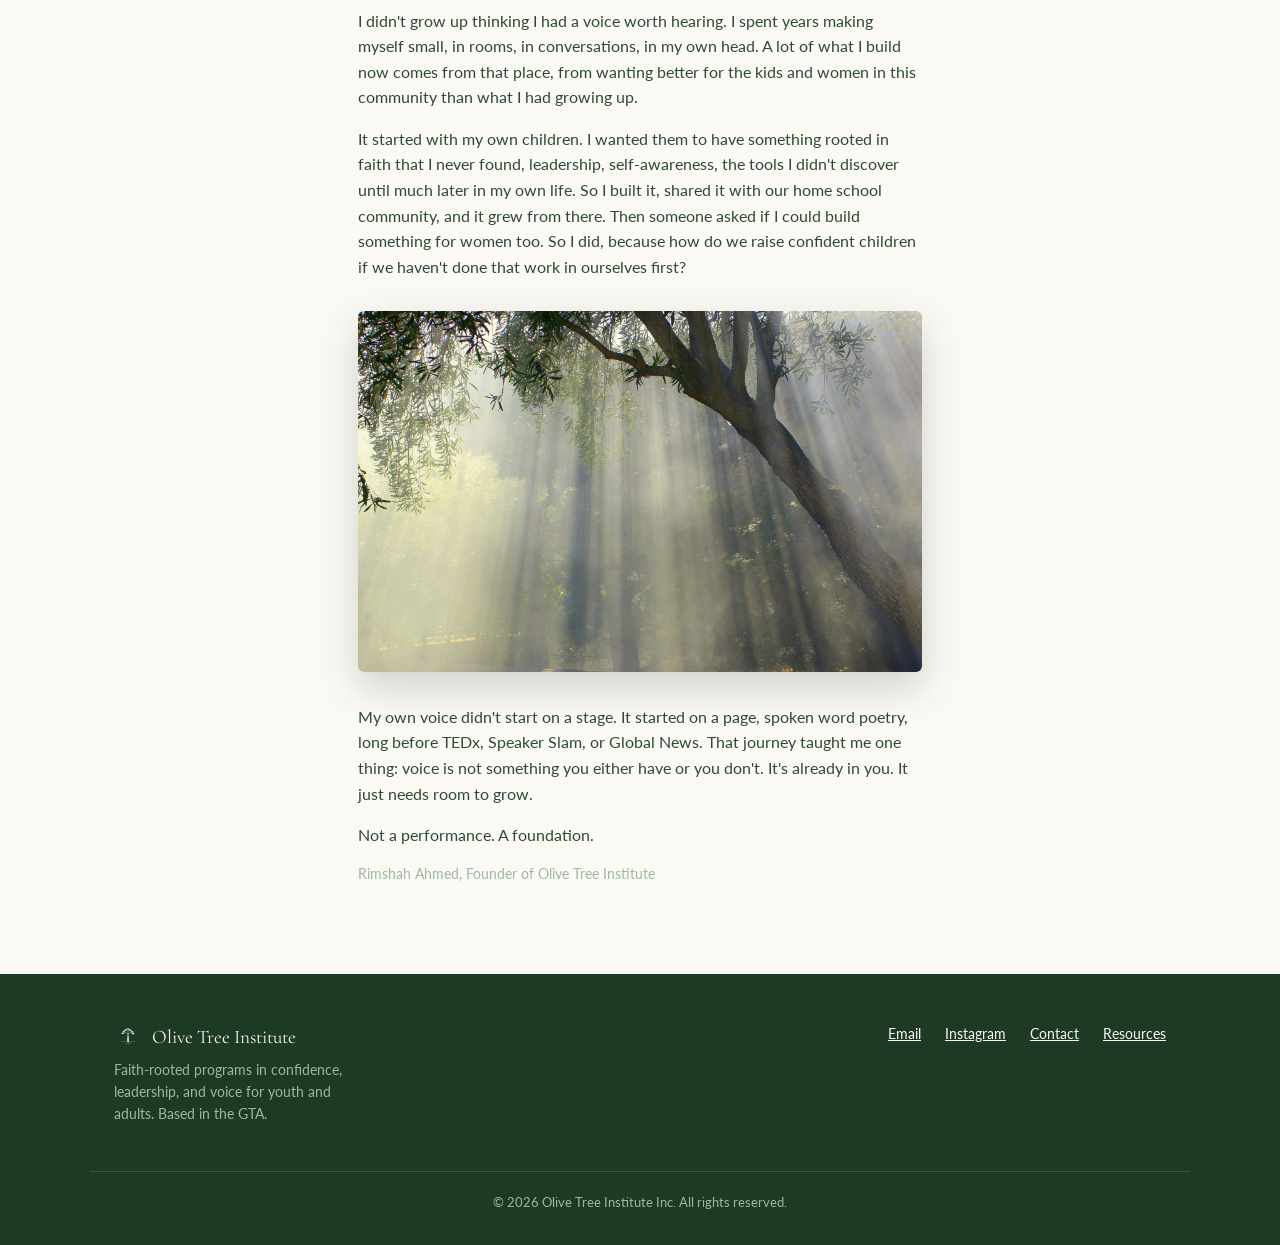
==== commit 2ce998f5: "Add files via upload" ====
--- a/about.html
+++ b/about.html
@@ -166,7 +166,7 @@
   position: relative;
   padding: 60px 24px 90px;
   overflow: hidden;
-  background-image: linear-gradient(100deg, var(--oti-cream) 0%, rgba(251,249,244,0.94) 30%, rgba(251,249,244,0.55) 65%, rgba(251,249,244,0.25) 100%), url('[data-uri]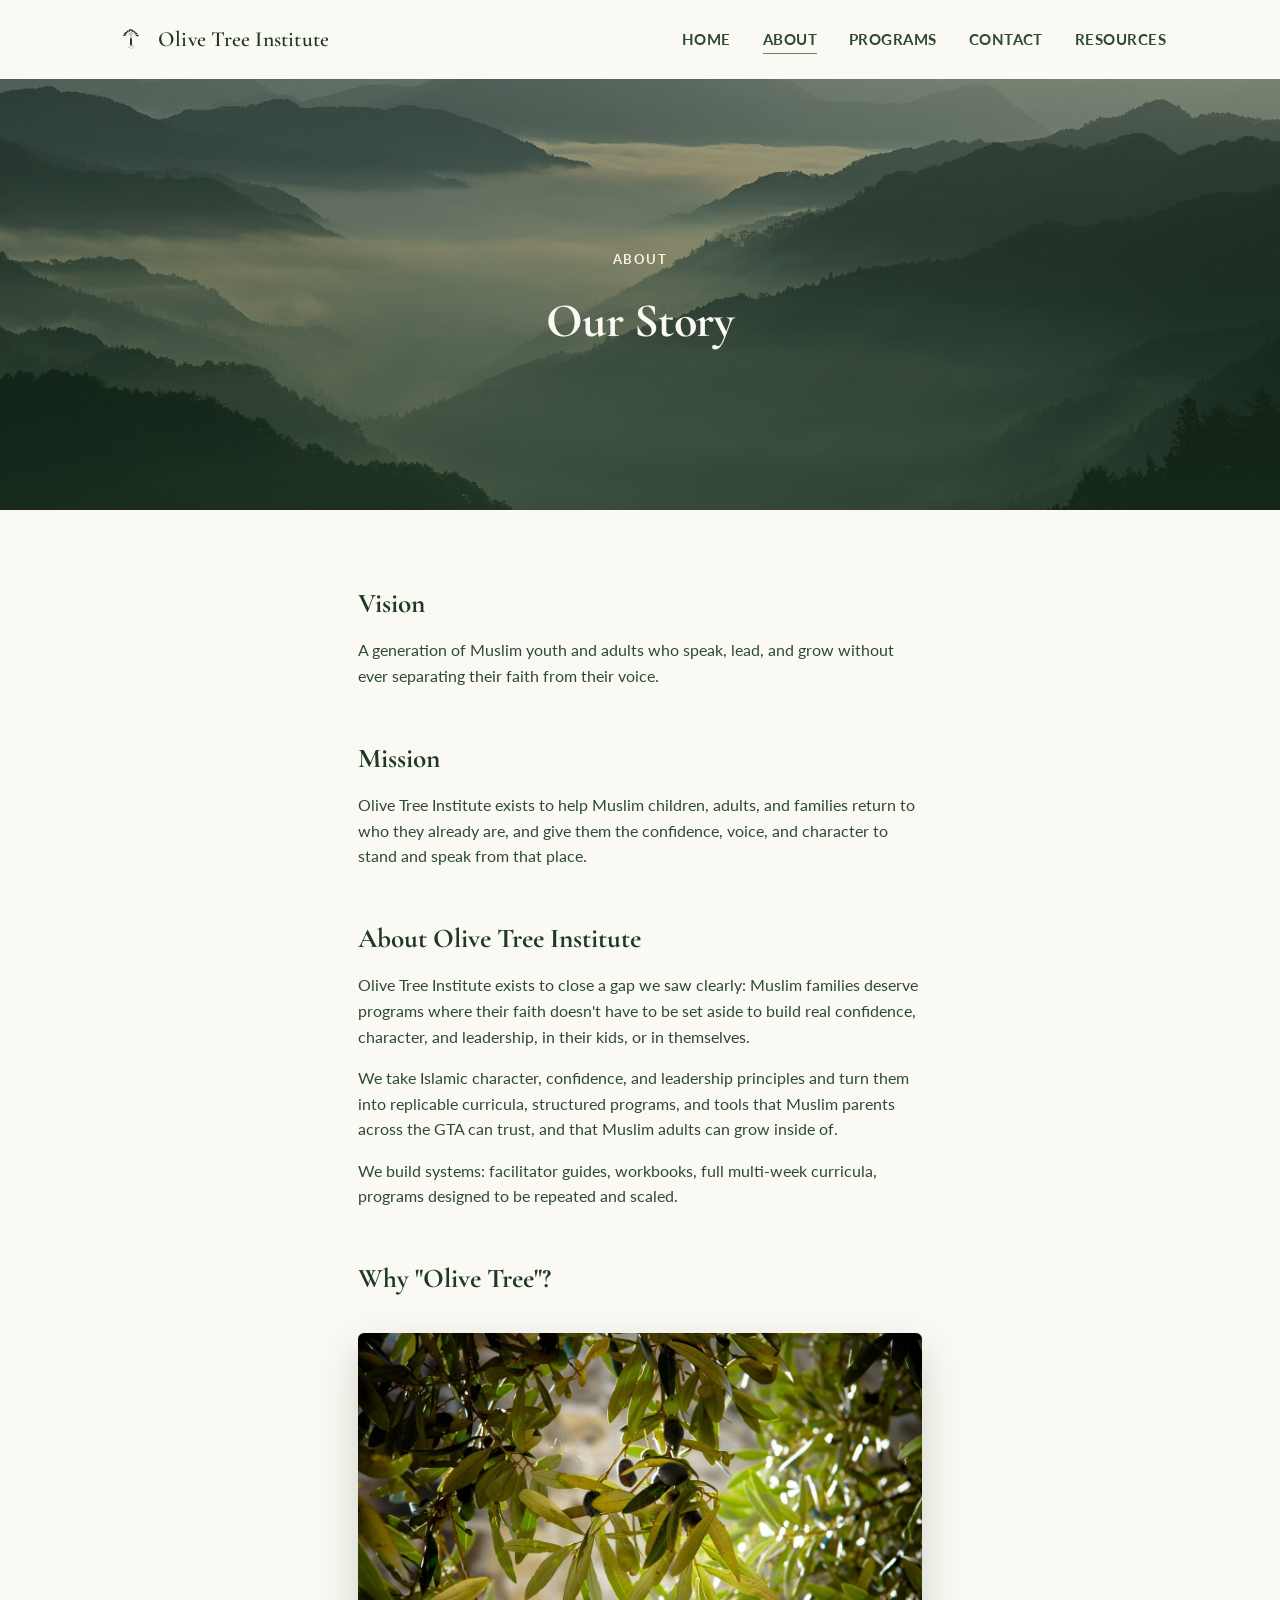
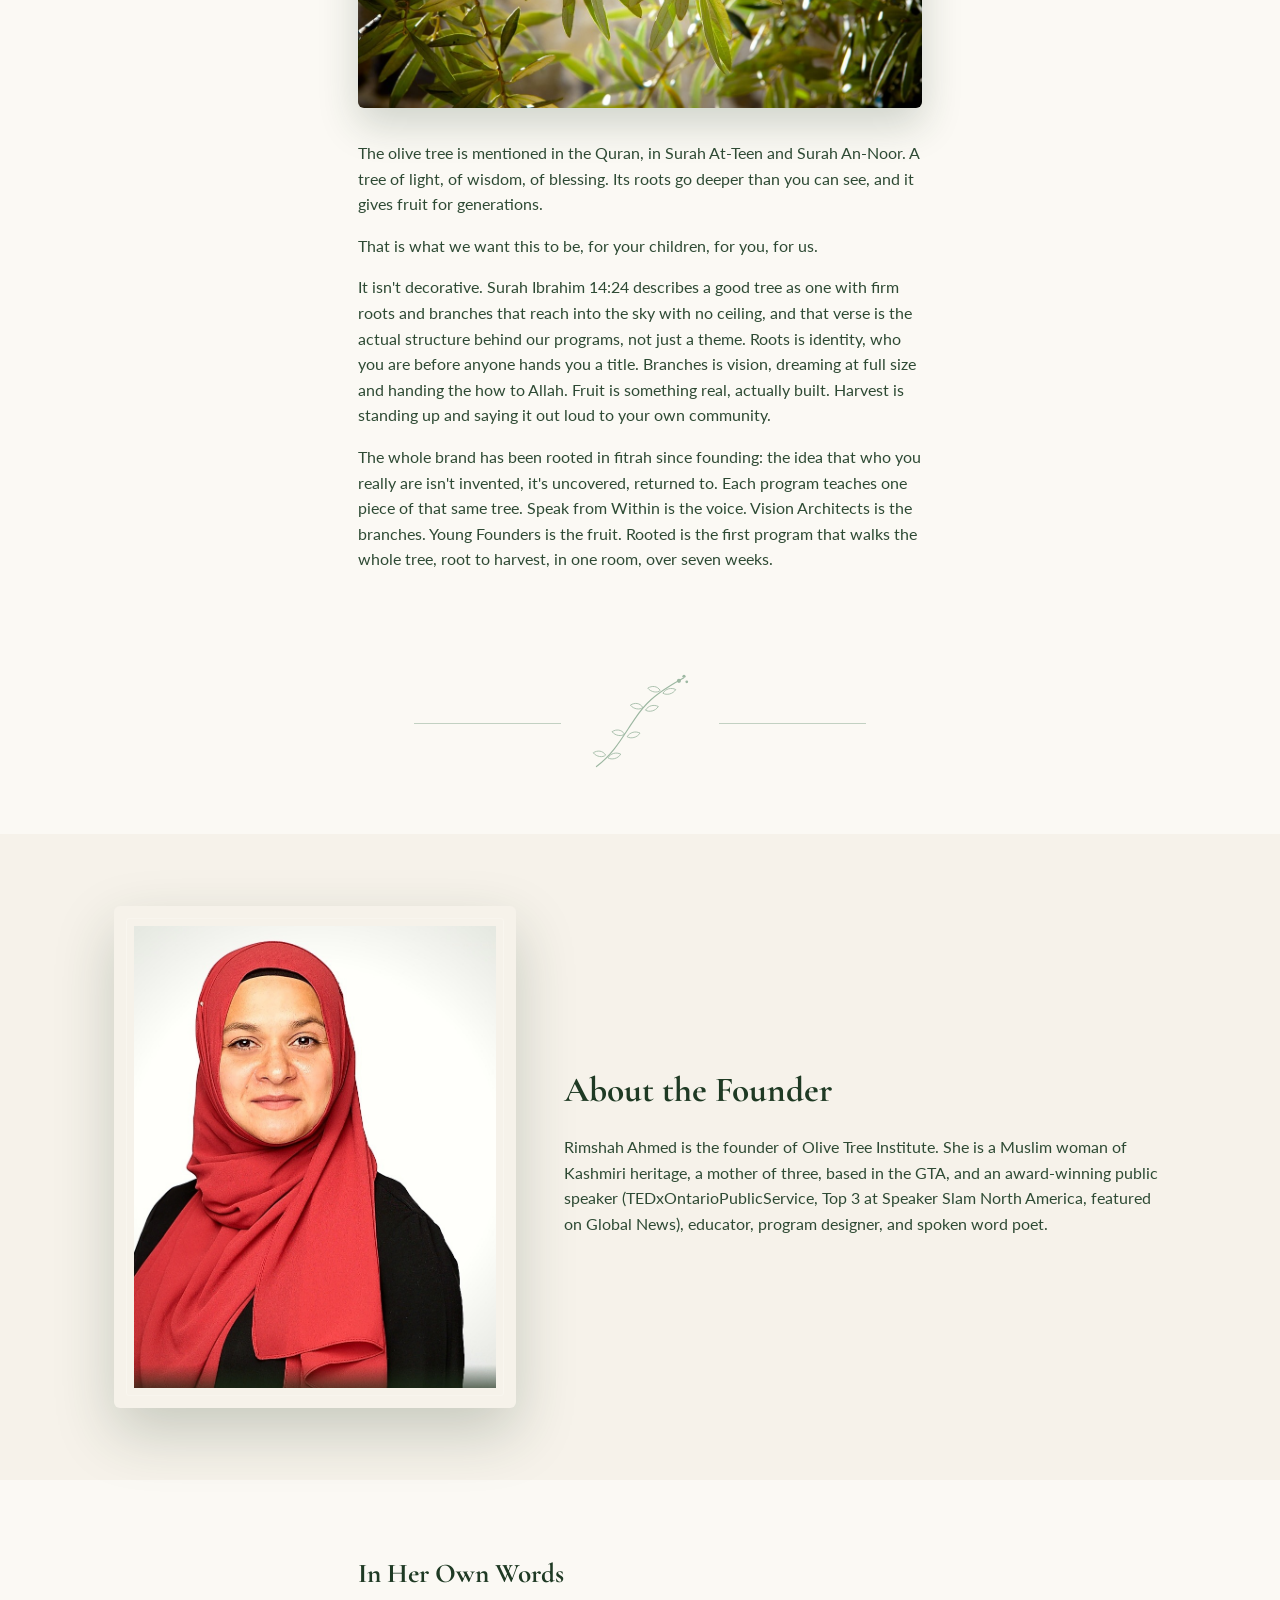
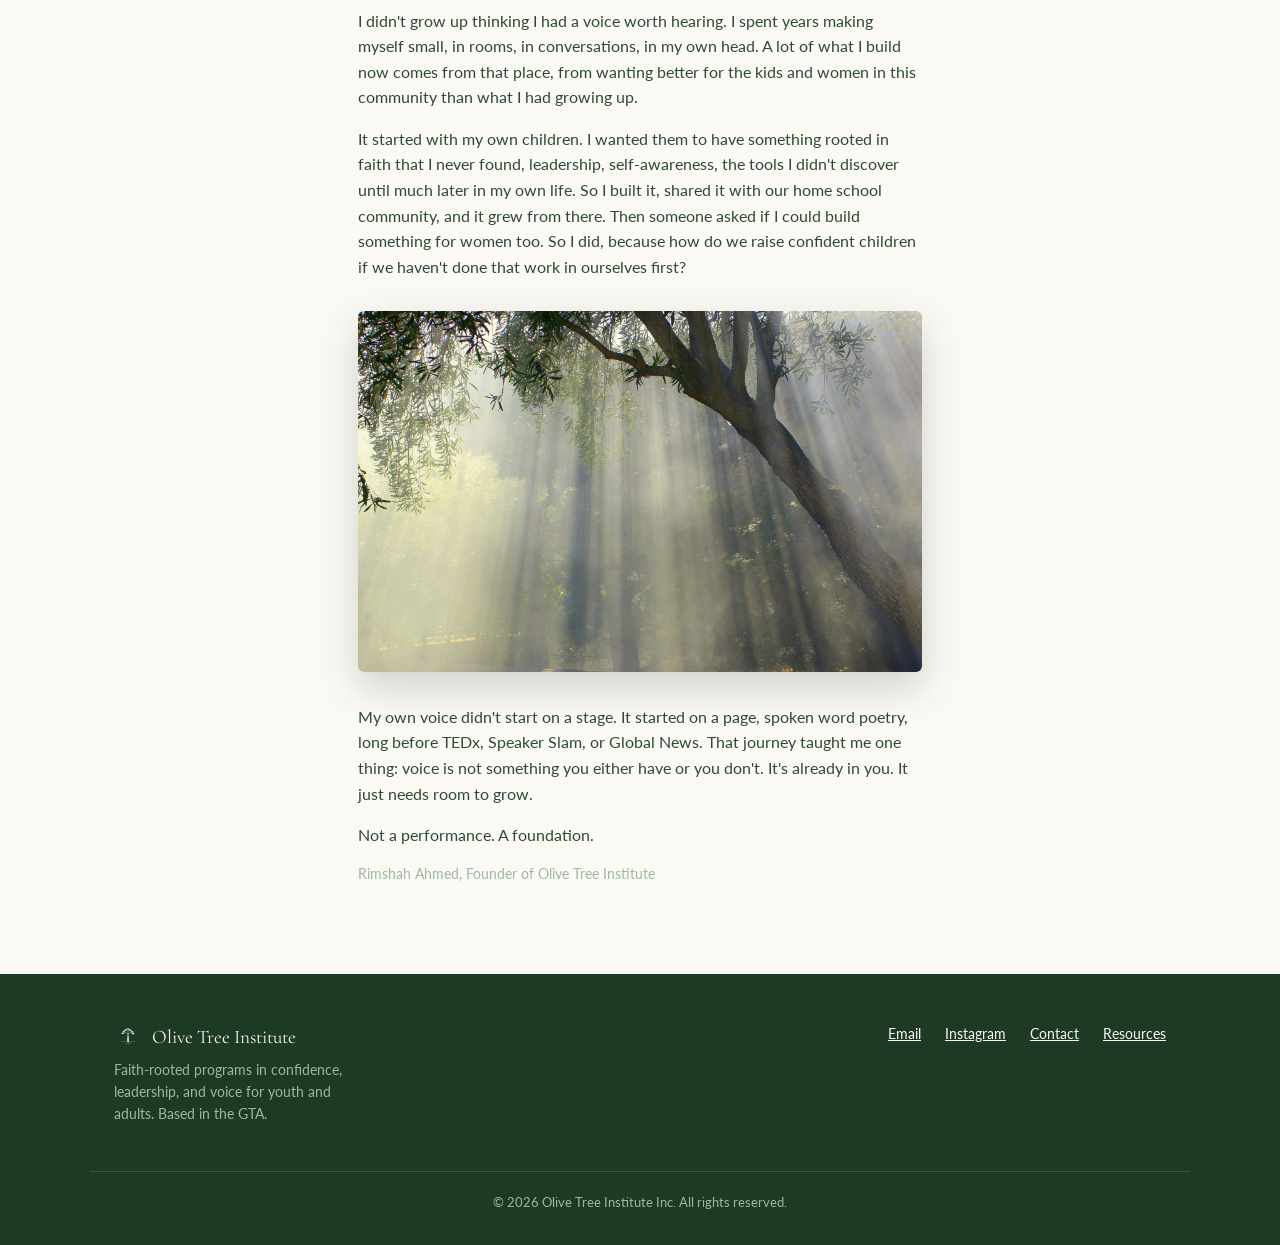
==== commit b1099749: "Add files via upload" ====
--- a/about.html
+++ b/about.html
@@ -4,7 +4,7 @@
 <meta charset="UTF-8">
 <meta name="viewport" content="width=device-width, initial-scale=1.0">
 <title>About | Olive Tree Institute</title>
-<meta name="description" content="Meet the founder and the story behind Olive Tree Institute, from a home school classroom to programs rooted in fitra.">
+<meta name="description" content="Meet the founder and the story behind Olive Tree Institute, from a home school classroom to programs rooted in fitrah.">
 <link rel="preconnect" href="https://fonts.googleapis.com">
 <link rel="preconnect" href="https://fonts.gstatic.com" crossorigin>
 <link href="https://fonts.googleapis.com/css2?family=Cormorant+Garamond:wght@500;600;700&family=Lato:wght@400;700;900&display=swap" rel="stylesheet">
@@ -13,757 +13,19 @@
 <link rel="apple-touch-icon" href="apple-touch-icon.png">
 <meta property="og:type" content="website">
 <meta property="og:title" content="About | Olive Tree Institute">
-<meta property="og:description" content="Meet the founder and the story behind Olive Tree Institute, from a home school classroom to programs rooted in fitra.">
+<meta property="og:description" content="Meet the founder and the story behind Olive Tree Institute, from a home school classroom to programs rooted in fitrah.">
 <meta property="og:image" content="https://olivetreeinstitute.ca/social-share.jpg">
 <meta property="og:url" content="https://olivetreeinstitute.ca/about.html">
 <meta name="twitter:card" content="summary_large_image">
 <meta name="twitter:title" content="About | Olive Tree Institute">
-<meta name="twitter:description" content="Meet the founder and the story behind Olive Tree Institute, from a home school classroom to programs rooted in fitra.">
+<meta name="twitter:description" content="Meet the founder and the story behind Olive Tree Institute, from a home school classroom to programs rooted in fitrah.">
 <meta name="twitter:image" content="https://olivetreeinstitute.ca/social-share.jpg">
-<style>
-/* Olive Tree Institute: shared site styles */
-
-:root {
-  --oti-dark: #1F3A24;
-  --oti-mid: #2E4A34;
-  --oti-sage: #5C8A66;
-  --oti-light: #F6F2EA;
-  --oti-cream: #FBF9F4;
-  --oti-rule: #9DB8A2;
-  --oti-bark: #3E2B1C;
-  --oti-clay: #A8907B;
-  --oti-blush: #F6F2EA;
-  --serif: 'Cormorant Garamond', Georgia, serif;
-  --sans: 'Lato', -apple-system, BlinkMacSystemFont, sans-serif;
-  --shadow-sm: 0 6px 20px rgba(31, 58, 36, 0.14);
-  --shadow-md: 0 16px 40px rgba(31, 58, 36, 0.20);
-  --shadow-lg: 0 24px 60px rgba(31, 58, 36, 0.22);
-}
-
-* { box-sizing: border-box; }
-
-html { scroll-behavior: smooth; }
-
-body {
-  margin: 0;
-  font-family: var(--sans);
-  color: var(--oti-dark);
-  background: var(--oti-cream);
-  line-height: 1.6;
-}
-
-img { max-width: 100%; display: block; }
-
-a { color: var(--oti-mid); }
-
-.wrap {
-  max-width: 1100px;
-  margin: 0 auto;
-  padding: 0 24px;
-}
-
-/* ---- Nav ---- */
-
-.site-nav {
-  display: flex;
-  align-items: center;
-  justify-content: space-between;
-  padding: 22px 24px;
-  max-width: 1100px;
-  margin: 0 auto;
-}
-
-.brand {
-  display: flex;
-  align-items: center;
-  gap: 10px;
-  text-decoration: none;
-  color: var(--oti-dark);
-}
-
-.brand img { width: 34px; height: 34px; object-fit: contain; }
-
-.brand-name {
-  font-family: var(--serif);
-  font-size: 1.35rem;
-  font-weight: 600;
-  letter-spacing: 0.01em;
-  color: var(--oti-dark);
-}
-
-.nav-links {
-  display: flex;
-  gap: 32px;
-  list-style: none;
-  margin: 0;
-  padding: 0;
-}
-
-.nav-links a {
-  position: relative;
-  text-decoration: none;
-  color: var(--oti-mid);
-  font-size: 0.95rem;
-  font-weight: 700;
-  letter-spacing: 0.03em;
-  text-transform: uppercase;
-  padding-bottom: 6px;
-}
-
-.nav-links a::after {
-  content: '';
-  position: absolute;
-  left: 0;
-  bottom: 0;
-  width: 100%;
-  height: 1.5px;
-  background: var(--oti-sage);
-  transform: scaleX(0);
-  transform-origin: right;
-  transition: transform 0.35s cubic-bezier(0.4, 0, 0.2, 1);
-}
-
-.nav-links a:hover::after,
-.nav-links a[aria-current="page"]::after {
-  transform: scaleX(1);
-  transform-origin: left;
-}
-
-.nav-toggle {
-  display: none;
-  background: none;
-  border: none;
-  cursor: pointer;
-  padding: 6px;
-  color: var(--oti-dark);
-}
-
-.nav-toggle svg { width: 26px; height: 26px; }
-
-@media (max-width: 720px) {
-  .site-nav { position: relative; }
-  .nav-toggle { display: block; }
-  .nav-links {
-    display: none;
-    flex-direction: column;
-    gap: 18px;
-    position: absolute;
-    top: 56px;
-    right: 0;
-    background: var(--oti-cream);
-    border: 1px solid var(--oti-rule);
-    border-radius: 4px;
-    padding: 20px 28px;
-    z-index: 10;
-    box-shadow: 0 8px 24px rgba(62, 43, 28, 0.12);
-  }
-  .nav-links.open { display: flex; }
-}
-
-/* ---- Hero ---- */
-
-.hero {
-  position: relative;
-  padding: 60px 24px 90px;
-  overflow: hidden;
-  background-image: linear-gradient(100deg, rgba(251,249,244,0.92) 0%, rgba(251,249,244,0.75) 30%, rgba(251,249,244,0.45) 65%, rgba(251,249,244,0.15) 100%), url('[data-uri]